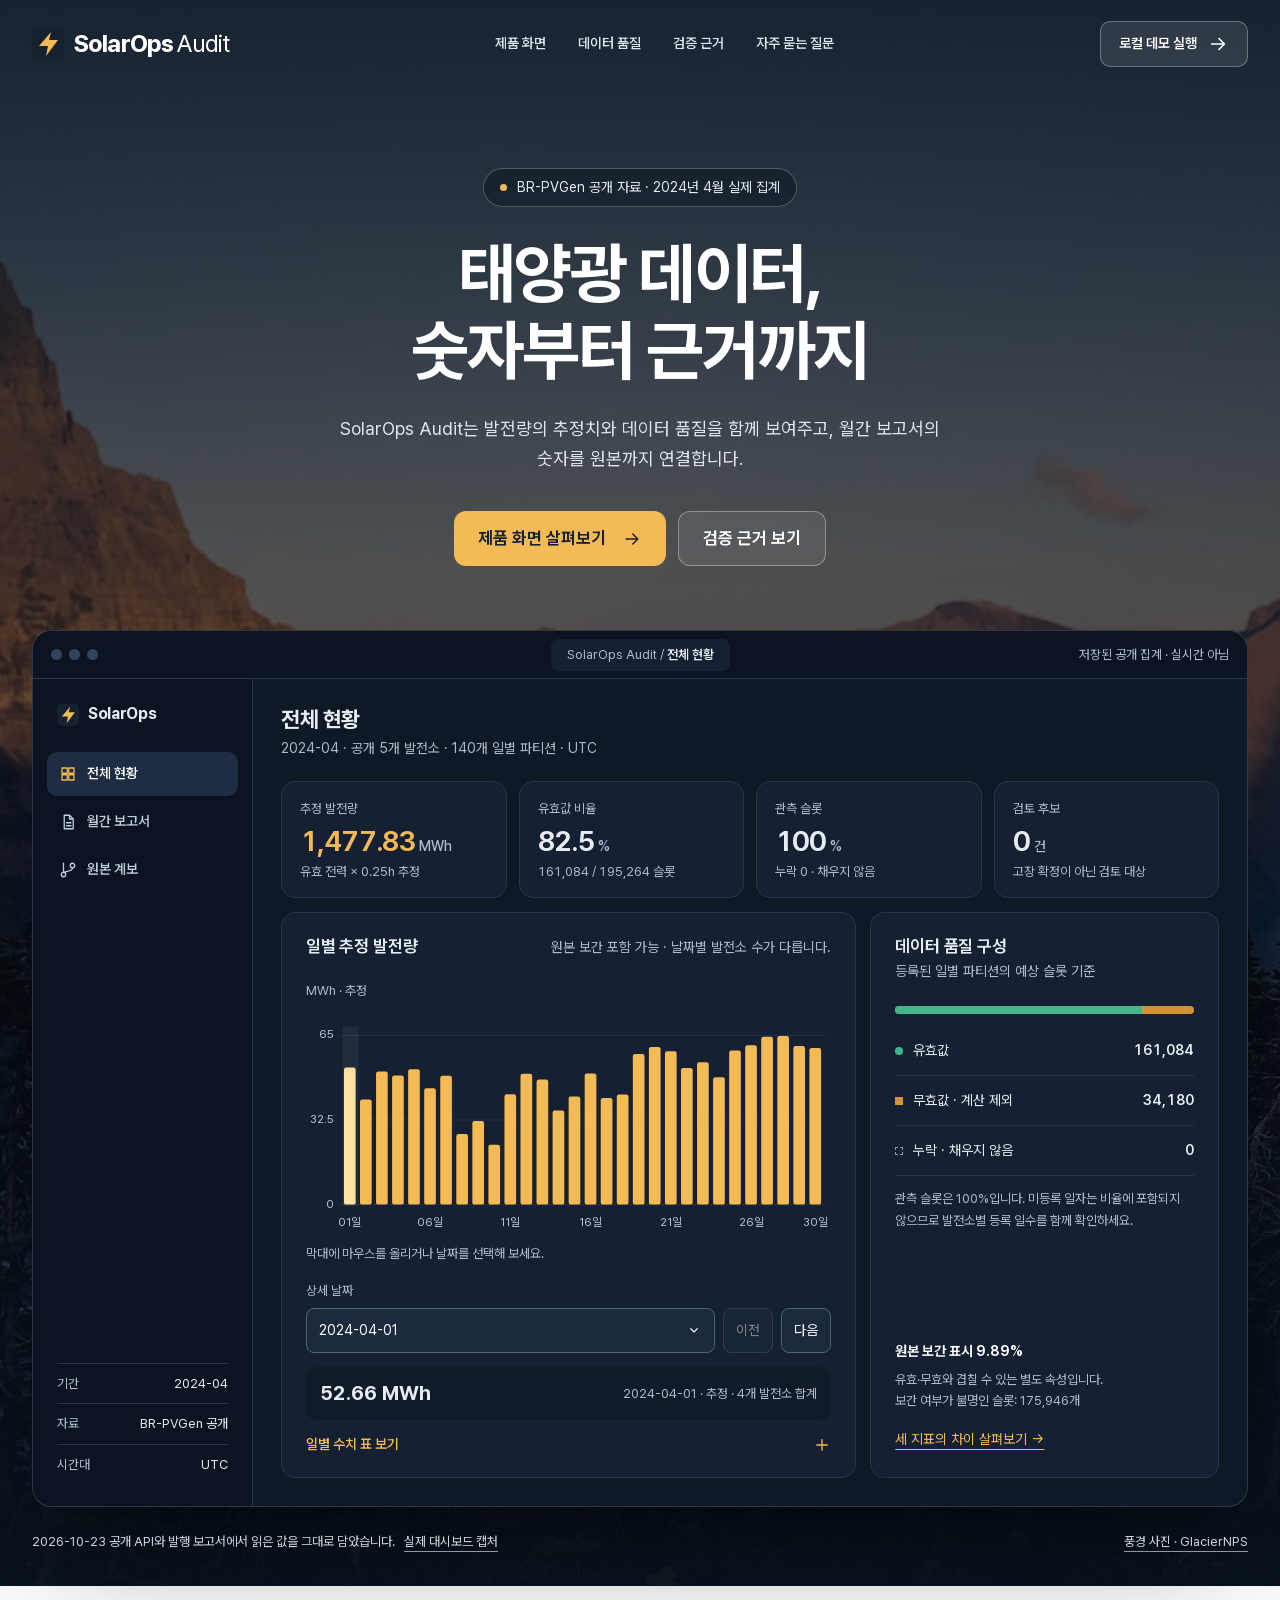
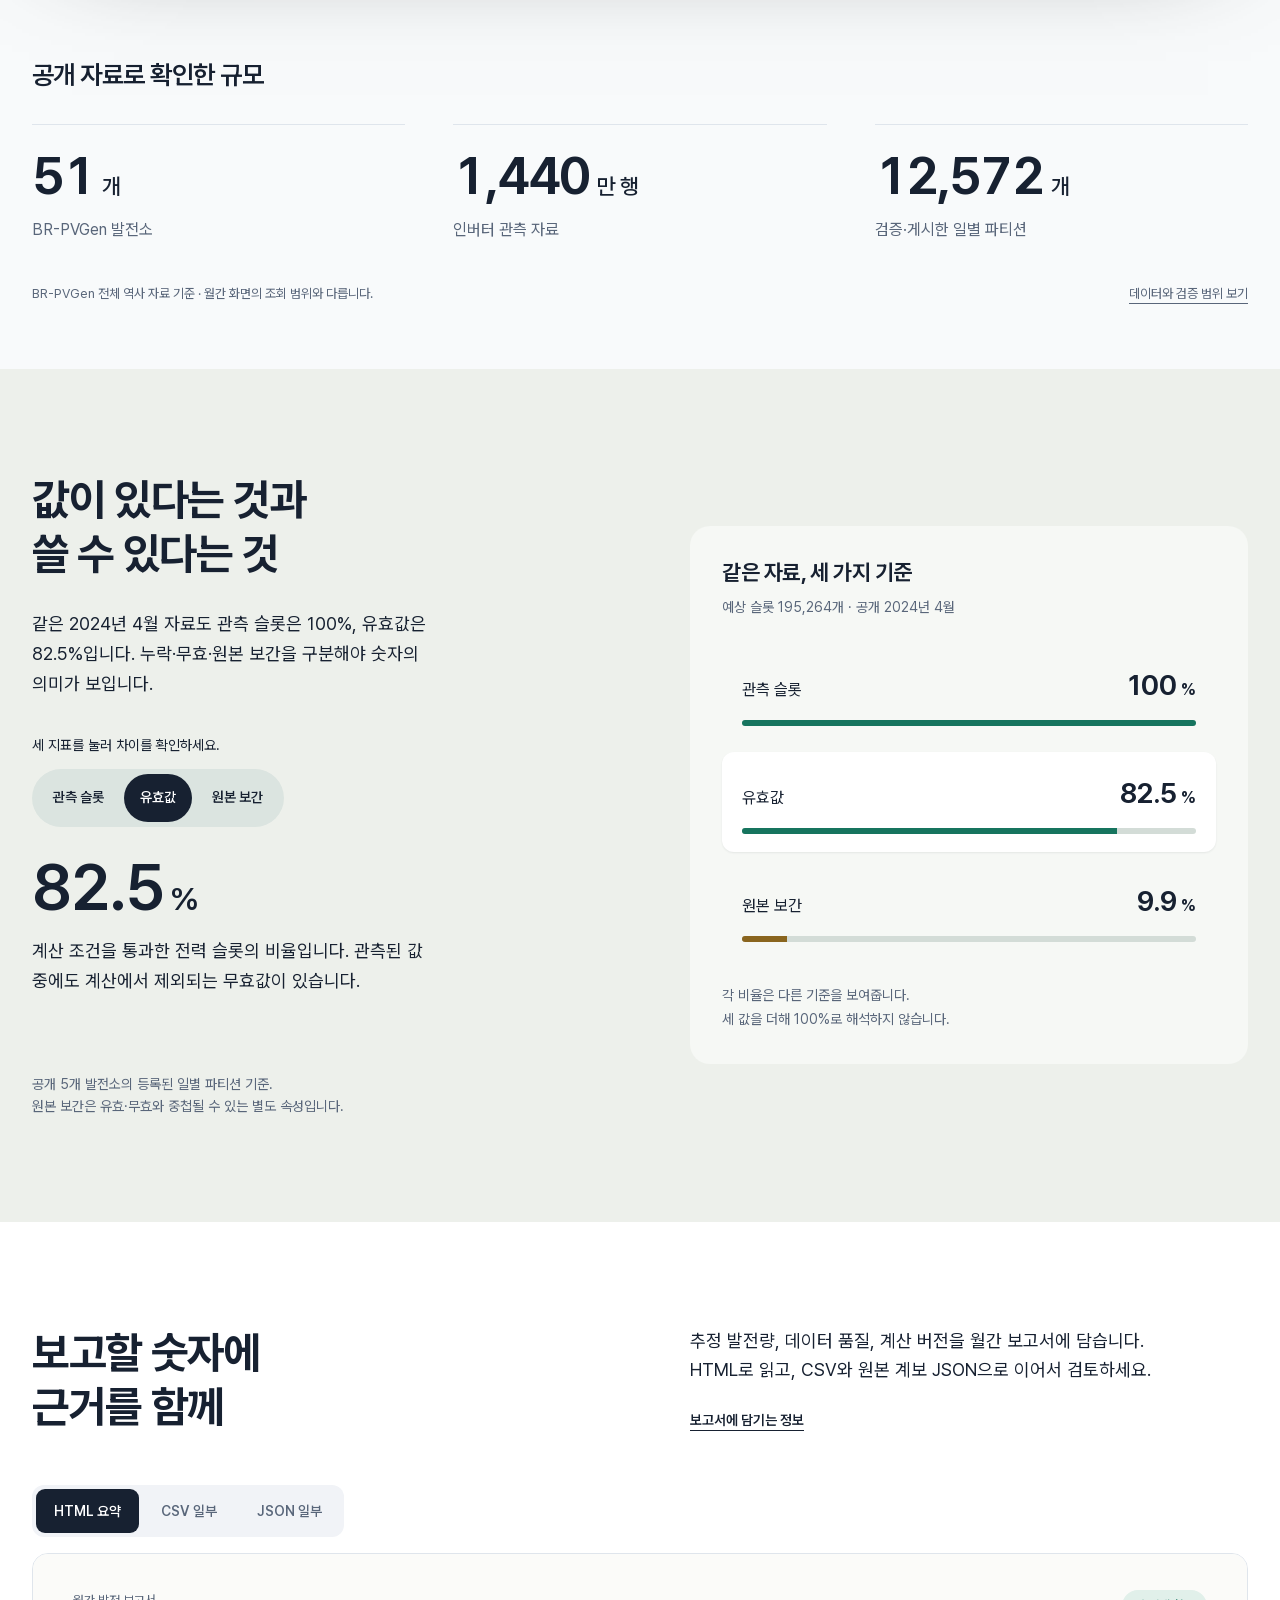
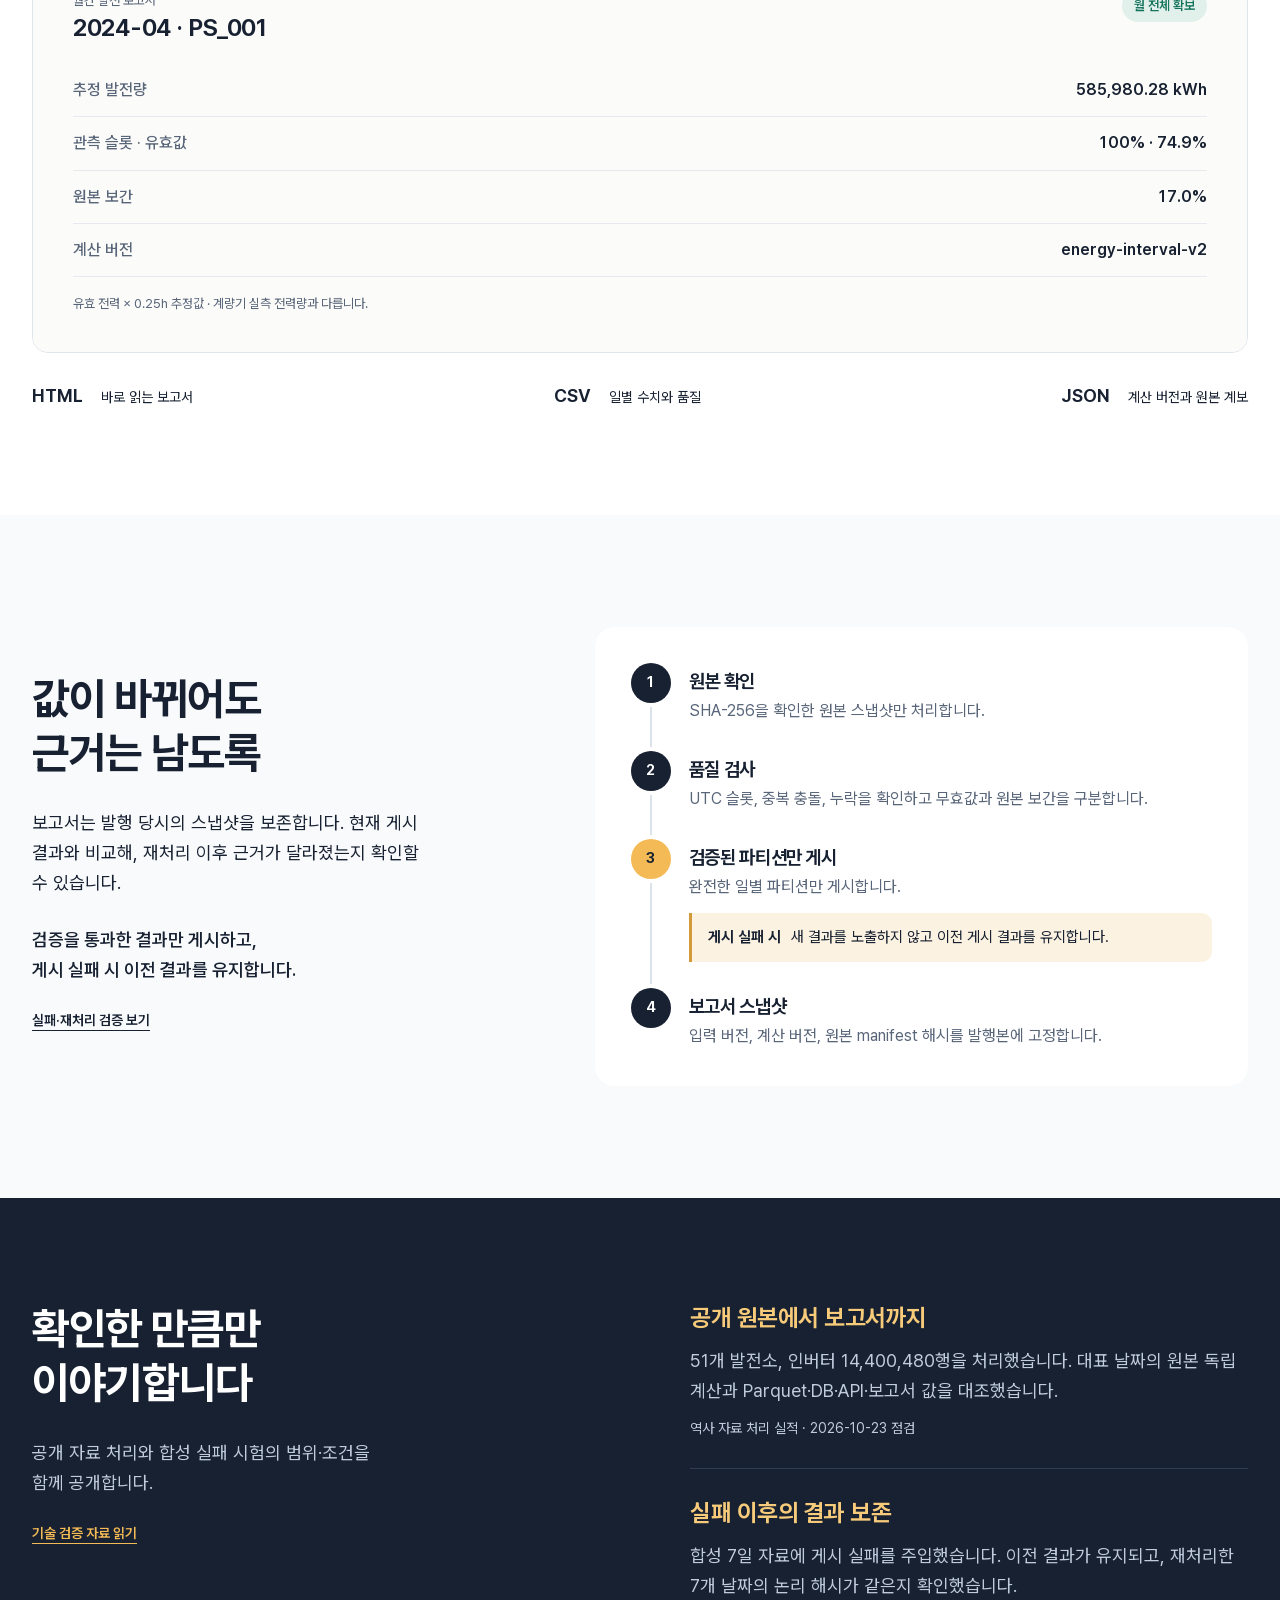
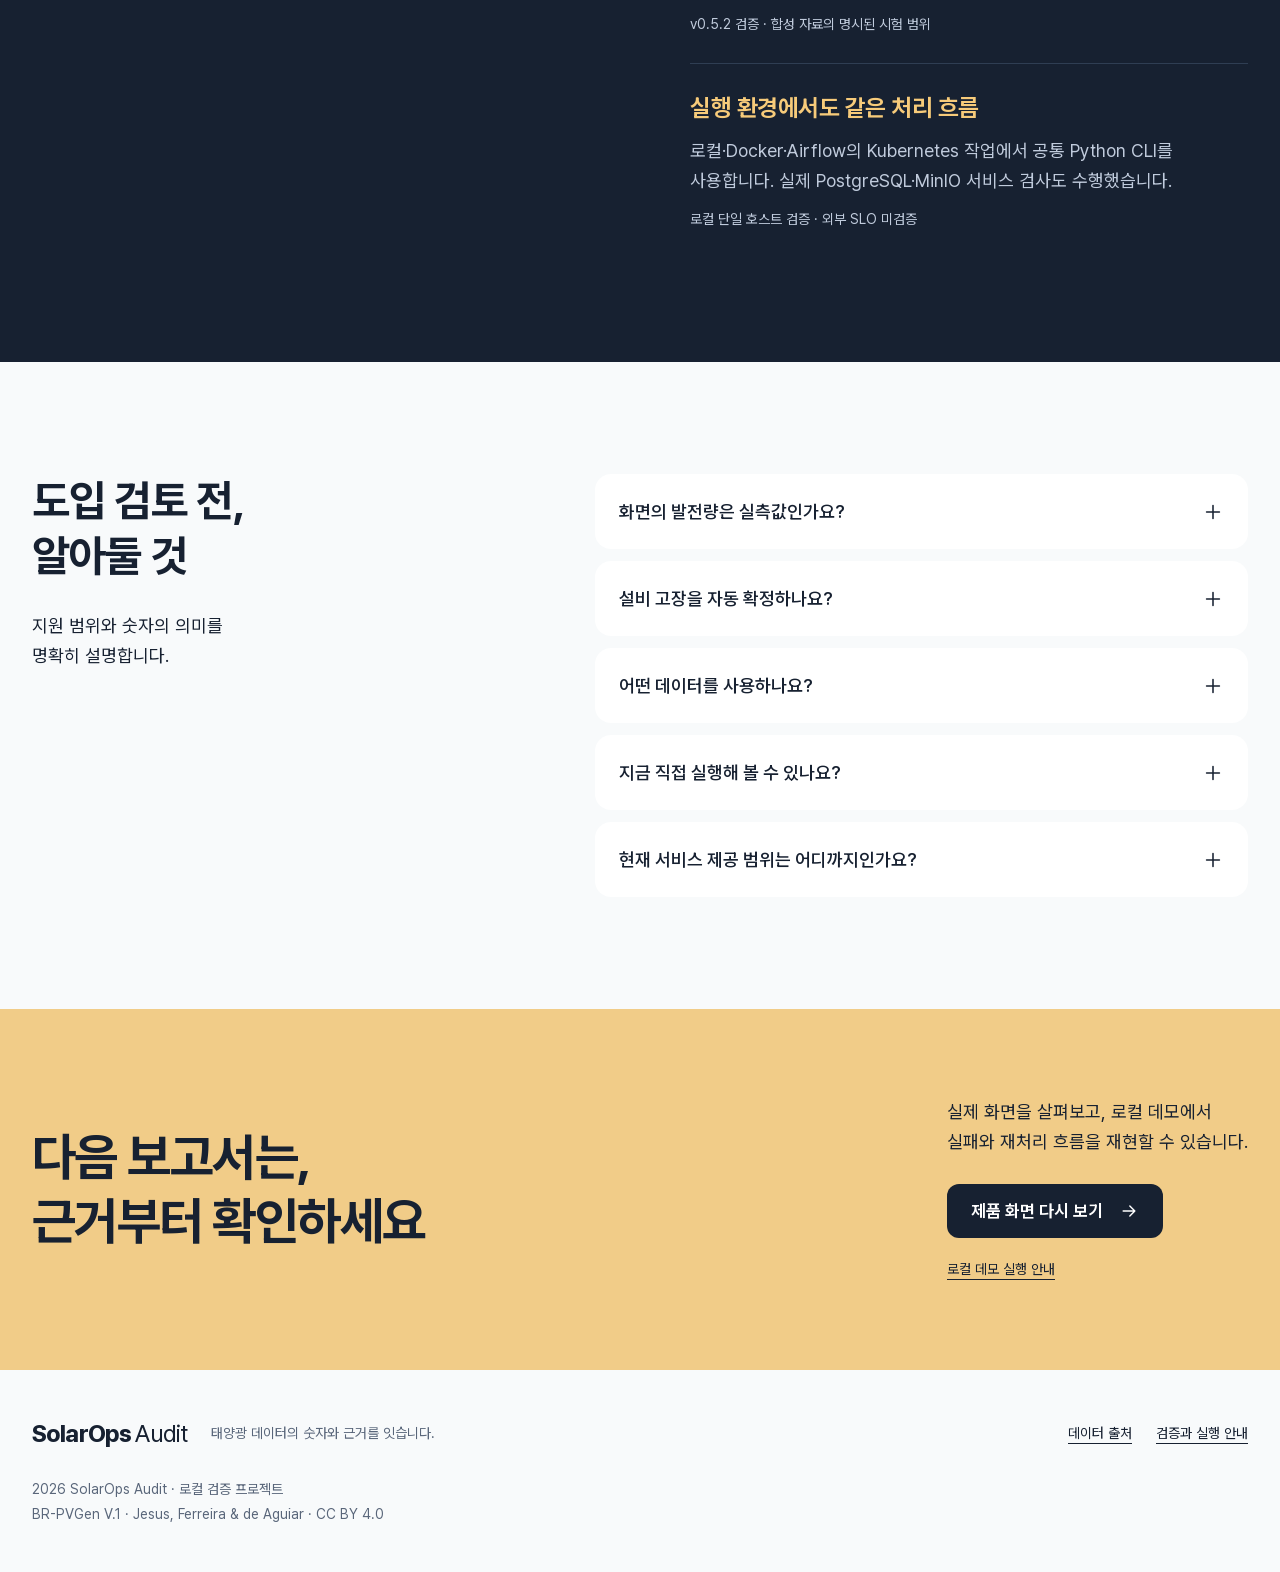
==== landing/index.html @ 41ce3d60 "feat(landing): add standalone landing page with in-hero product demo Static landing site (landing/) " ====
<!doctype html>
<html lang="ko">
  <head>
    <meta charset="utf-8" />
    <meta name="viewport" content="width=device-width, initial-scale=1" />
    <meta
      name="description"
      content="SolarOps Audit는 태양광 발전량의 추정치와 데이터 품질을 함께 보여주고, 월간 보고서의 숫자를 원본까지 연결합니다. 실제 제품 화면과 공개 자료 검증 근거를 살펴보세요."
    />
    <meta name="theme-color" content="#172131" />
    <title>SolarOps Audit — 태양광 데이터, 숫자부터 근거까지</title>
    <link rel="icon" href="assets/favicon.svg" type="image/svg+xml" />
    <link
      rel="preload"
      href="assets/fonts/PretendardLanding.woff2"
      as="font"
      type="font/woff2"
      crossorigin
    />
    <link rel="stylesheet" href="styles.css?v=6" />
    <script>
      document.documentElement.classList.add("js");
    </script>
    <script src="site.js?v=6" defer></script>
  </head>
  <body class="landing-page">
    <a class="skip" href="#main">본문으로 건너뛰기</a>
    <header class="site-header wrap">
      <a class="wordmark" href="./" aria-label="SolarOps Audit 처음으로"
        ><img src="assets/favicon.svg" width="32" height="32" alt="" /><span
          >SolarOps <span class="wordmark-suffix">Audit</span></span
        ></a
      >
      <nav aria-label="주 메뉴">
        <a href="#demo">제품 화면</a><a href="#workflow">데이터 품질</a
        ><a href="#evidence">검증 근거</a><a href="#faq">자주 묻는 질문</a>
      </nav>
      <a class="header-action" href="evidence.html#demo"
        >로컬 데모 실행
        <svg viewBox="0 0 24 24" aria-hidden="true">
          <path d="M5 12h14m-6-6 6 6-6 6" /></svg
      ></a>
    </header>
    <main id="main">
      <section class="hero" aria-labelledby="hero-title">
        <img
          class="landscape"
          src="assets/images/solar-landscape.webp"
          width="1920"
          height="1280"
          alt=""
          fetchpriority="high"
        />
        <div class="hero-head wrap">
          <p class="hero-badge"><i aria-hidden="true"></i>BR-PVGen 공개 자료 · 2024년 4월 실제 집계</p>
          <h1 id="hero-title">태양광 데이터,<br />숫자부터 근거까지</h1>
          <p class="lead">
            SolarOps Audit는 발전량의 추정치와 데이터 품질을 함께 보여주고,
            월간 보고서의 숫자를 원본까지 연결합니다.
          </p>
          <div class="hero-actions">
            <a class="button" href="#demo"
              >제품 화면 살펴보기 <svg viewBox="0 0 24 24" aria-hidden="true"><path d="M5 12h14m-6-6 6 6-6 6" /></svg></a
            ><a class="button button-ghost" href="evidence.html">검증 근거 보기</a>
          </div>
        </div>
        <div class="demo-stage wrap" id="demo">
          <div class="app-window" role="region" aria-label="SolarOps Audit 제품 화면 데모" data-ui>
            <div class="app-chrome">
              <span class="app-dots" aria-hidden="true"><i></i><i></i><i></i></span>
              <span class="app-address"
                >SolarOps Audit <span aria-hidden="true">/</span>
                <b id="app-crumb">전체 현황</b></span
              >
              <span class="app-source">저장된 공개 집계 · 실시간 아님</span>
            </div>
            <div class="app-body">
              <div class="app-sidebar">
                <p class="app-brand">
                  <img src="assets/favicon.svg" width="22" height="22" alt="" />SolarOps
                </p>
                <div class="app-nav" role="tablist" aria-label="데모 화면" aria-orientation="vertical">
                  <button type="button" role="tab" id="tab-overview" aria-controls="view-overview" aria-selected="true" tabindex="0" data-view-tab="overview" disabled><svg viewBox="0 0 24 24" aria-hidden="true"><path d="M4 4h7v7H4zM13 4h7v7h-7zM4 13h7v7H4zM13 13h7v7h-7z" /></svg><span>전체 현황</span></button><button type="button" role="tab" id="tab-report" aria-controls="view-report" aria-selected="false" tabindex="-1" data-view-tab="report" disabled><svg viewBox="0 0 24 24" aria-hidden="true"><path d="M7 3h7l5 5v13H7zM14 3v5h5M10 13h6M10 17h6" /></svg><span>월간 보고서</span></button><button type="button" role="tab" id="tab-lineage" aria-controls="view-lineage" aria-selected="false" tabindex="-1" data-view-tab="lineage" disabled><svg viewBox="0 0 24 24" aria-hidden="true"><path d="M6 3v12M6 15a3 3 0 1 0 0 6 3 3 0 0 0 0-6M18 3a3 3 0 1 0 0 6 3 3 0 0 0 0-6M18 9c0 5-6 4-12 6" /></svg><span>원본 계보</span></button>
                </div>
                <dl class="app-scope">
                  <div><dt>기간</dt><dd>2024-04</dd></div>
                  <div><dt>자료</dt><dd>BR-PVGen 공개</dd></div>
                  <div><dt>시간대</dt><dd>UTC</dd></div>
                </dl>
              </div>
              <div class="app-main">
                <div class="app-view" id="view-overview" role="tabpanel" aria-labelledby="tab-overview" data-active>
                  <header class="app-view-head">
                    <div>
                      <h2>전체 현황</h2>
                      <p class="preview-meta">2024-04 · 공개 5개 발전소 · 140개 일별 파티션 · UTC</p>
                    </div>
                  </header>
                  <dl class="kpi-row">
                    <div>
                      <dt>추정 발전량</dt>
                      <dd class="kpi-energy">1,477.83<small>MWh</small></dd>
                      <dd class="kpi-note">유효 전력 × 0.25h 추정</dd>
                    </div>
                    <div>
                      <dt>유효값 비율</dt>
                      <dd>82.5<small>%</small></dd>
                      <dd class="kpi-note">161,084 / 195,264 슬롯</dd>
                    </div>
                    <div>
                      <dt>관측 슬롯</dt>
                      <dd>100<small>%</small></dd>
                      <dd class="kpi-note">누락 0 · 채우지 않음</dd>
                    </div>
                    <div>
                      <dt>검토 후보</dt>
                      <dd>0<small>건</small></dd>
                      <dd class="kpi-note">고장 확정이 아닌 검토 대상</dd>
                    </div>
                  </dl>
                  <div class="app-grid">
                    <section class="app-panel trend-preview" aria-labelledby="trend-heading">
                      <div class="panel-head">
                        <h3 id="trend-heading">일별 추정 발전량</h3>
                        <p class="preview-meta">원본 보간 포함 가능 · 날짜별 발전소 수가 다릅니다.</p>
                      </div>
              <div class="chart-wrap">
                <span class="chart-unit">MWh · 추정</span
                ><svg
                  class="energy-chart"
                  viewBox="0 0 720 306"
                  role="group"
                  aria-label="2024년 4월 일별 추정 발전량. 막대를 선택하거나 아래 날짜를 선택하세요."
                >
                  <line class="chart-grid" x1="48" y1="32" x2="712" y2="32" />
                  <text class="chart-axis" x="38" y="36" text-anchor="end">
                    65
                  </text>
                  <line class="chart-grid" x1="48" y1="148" x2="712" y2="148" />
                  <text class="chart-axis" x="38" y="152" text-anchor="end">
                    32.5
                  </text>
                  <line class="chart-grid" x1="48" y1="264" x2="712" y2="264" />
                  <text class="chart-axis" x="38" y="268" text-anchor="end">
                    0
                  </text>
                  <g
                    class="chart-day"
                    role="button"
                    tabindex="0"
                    aria-label="2024-04-01 · 52.66 MWh · 4개 발전소"
                    aria-pressed="true"
                    data-day-index="0"
                  >
                    <rect
                      class="chart-hit"
                      x="50"
                      y="20"
                      width="22"
                      height="246"
                    />
                    <rect
                      class="chart-bar"
                      x="52"
                      y="76.027"
                      width="16"
                      height="187.973"
                      rx="3"
                    />
                  </g>
                  <text class="chart-axis" x="60" y="294" text-anchor="middle">
                    01일
                  </text>
                  <g
                    class="chart-day"
                    role="button"
                    tabindex="-1"
                    aria-label="2024-04-02 · 40.37 MWh · 4개 발전소"
                    aria-pressed="false"
                    data-day-index="1"
                  >
                    <rect
                      class="chart-hit"
                      x="72"
                      y="20"
                      width="22"
                      height="246"
                    />
                    <rect
                      class="chart-bar"
                      x="74"
                      y="119.927"
                      width="16"
                      height="144.073"
                      rx="3"
                    />
                  </g>
                  <g
                    class="chart-day"
                    role="button"
                    tabindex="-1"
                    aria-label="2024-04-03 · 51.10 MWh · 4개 발전소"
                    aria-pressed="false"
                    data-day-index="2"
                  >
                    <rect
                      class="chart-hit"
                      x="94"
                      y="20"
                      width="22"
                      height="246"
                    />
                    <rect
                      class="chart-bar"
                      x="96"
                      y="81.626"
                      width="16"
                      height="182.374"
                      rx="3"
                    />
                  </g>
                  <g
                    class="chart-day"
                    role="button"
                    tabindex="-1"
                    aria-label="2024-04-04 · 49.59 MWh · 4개 발전소"
                    aria-pressed="false"
                    data-day-index="3"
                  >
                    <rect
                      class="chart-hit"
                      x="116"
                      y="20"
                      width="22"
                      height="246"
                    />
                    <rect
                      class="chart-bar"
                      x="118"
                      y="87.001"
                      width="16"
                      height="176.999"
                      rx="3"
                    />
                  </g>
                  <g
                    class="chart-day"
                    role="button"
                    tabindex="-1"
                    aria-label="2024-04-05 · 52.02 MWh · 4개 발전소"
                    aria-pressed="false"
                    data-day-index="4"
                  >
                    <rect
                      class="chart-hit"
                      x="138"
                      y="20"
                      width="22"
                      height="246"
                    />
                    <rect
                      class="chart-bar"
                      x="140"
                      y="78.338"
                      width="16"
                      height="185.662"
                      rx="3"
                    />
                  </g>
                  <g
                    class="chart-day"
                    role="button"
                    tabindex="-1"
                    aria-label="2024-04-06 · 44.65 MWh · 4개 발전소"
                    aria-pressed="false"
                    data-day-index="5"
                  >
                    <rect
                      class="chart-hit"
                      x="160"
                      y="20"
                      width="22"
                      height="246"
                    />
                    <rect
                      class="chart-bar"
                      x="162"
                      y="104.619"
                      width="16"
                      height="159.381"
                      rx="3"
                    />
                  </g>
                  <text class="chart-axis" x="170" y="294" text-anchor="middle">
                    06일
                  </text>
                  <g
                    class="chart-day"
                    role="button"
                    tabindex="-1"
                    aria-label="2024-04-07 · 49.46 MWh · 4개 발전소"
                    aria-pressed="false"
                    data-day-index="6"
                  >
                    <rect
                      class="chart-hit"
                      x="182"
                      y="20"
                      width="22"
                      height="246"
                    />
                    <rect
                      class="chart-bar"
                      x="184"
                      y="87.465"
                      width="16"
                      height="176.535"
                      rx="3"
                    />
                  </g>
                  <g
                    class="chart-day"
                    role="button"
                    tabindex="-1"
                    aria-label="2024-04-08 · 27.11 MWh · 4개 발전소"
                    aria-pressed="false"
                    data-day-index="7"
                  >
                    <rect
                      class="chart-hit"
                      x="204"
                      y="20"
                      width="22"
                      height="246"
                    />
                    <rect
                      class="chart-bar"
                      x="206"
                      y="167.222"
                      width="16"
                      height="96.778"
                      rx="3"
                    />
                  </g>
                  <g
                    class="chart-day"
                    role="button"
                    tabindex="-1"
                    aria-label="2024-04-09 · 32.09 MWh · 4개 발전소"
                    aria-pressed="false"
                    data-day-index="8"
                  >
                    <rect
                      class="chart-hit"
                      x="226"
                      y="20"
                      width="22"
                      height="246"
                    />
                    <rect
                      class="chart-bar"
                      x="228"
                      y="149.446"
                      width="16"
                      height="114.554"
                      rx="3"
                    />
                  </g>
                  <g
                    class="chart-day"
                    role="button"
                    tabindex="-1"
                    aria-label="2024-04-10 · 22.95 MWh · 4개 발전소"
                    aria-pressed="false"
                    data-day-index="9"
                  >
                    <rect
                      class="chart-hit"
                      x="248"
                      y="20"
                      width="22"
                      height="246"
                    />
                    <rect
                      class="chart-bar"
                      x="250"
                      y="182.095"
                      width="16"
                      height="81.905"
                      rx="3"
                    />
                  </g>
                  <g
                    class="chart-day"
                    role="button"
                    tabindex="-1"
                    aria-label="2024-04-11 · 42.39 MWh · 5개 발전소"
                    aria-pressed="false"
                    data-day-index="10"
                  >
                    <rect
                      class="chart-hit"
                      x="270"
                      y="20"
                      width="22"
                      height="246"
                    />
                    <rect
                      class="chart-bar"
                      x="272"
                      y="112.696"
                      width="16"
                      height="151.304"
                      rx="3"
                    />
                  </g>
                  <text class="chart-axis" x="280" y="294" text-anchor="middle">
                    11일
                  </text>
                  <g
                    class="chart-day"
                    role="button"
                    tabindex="-1"
                    aria-label="2024-04-12 · 50.23 MWh · 5개 발전소"
                    aria-pressed="false"
                    data-day-index="11"
                  >
                    <rect
                      class="chart-hit"
                      x="292"
                      y="20"
                      width="22"
                      height="246"
                    />
                    <rect
                      class="chart-bar"
                      x="294"
                      y="84.709"
                      width="16"
                      height="179.291"
                      rx="3"
                    />
                  </g>
                  <g
                    class="chart-day"
                    role="button"
                    tabindex="-1"
                    aria-label="2024-04-13 · 48.05 MWh · 5개 발전소"
                    aria-pressed="false"
                    data-day-index="12"
                  >
                    <rect
                      class="chart-hit"
                      x="314"
                      y="20"
                      width="22"
                      height="246"
                    />
                    <rect
                      class="chart-bar"
                      x="316"
                      y="92.513"
                      width="16"
                      height="171.487"
                      rx="3"
                    />
                  </g>
                  <g
                    class="chart-day"
                    role="button"
                    tabindex="-1"
                    aria-label="2024-04-14 · 36.14 MWh · 5개 발전소"
                    aria-pressed="false"
                    data-day-index="13"
                  >
                    <rect
                      class="chart-hit"
                      x="336"
                      y="20"
                      width="22"
                      height="246"
                    />
                    <rect
                      class="chart-bar"
                      x="338"
                      y="134.992"
                      width="16"
                      height="129.008"
                      rx="3"
                    />
                  </g>
                  <g
                    class="chart-day"
                    role="button"
                    tabindex="-1"
                    aria-label="2024-04-15 · 41.51 MWh · 5개 발전소"
                    aria-pressed="false"
                    data-day-index="14"
                  >
                    <rect
                      class="chart-hit"
                      x="358"
                      y="20"
                      width="22"
                      height="246"
                    />
                    <rect
                      class="chart-bar"
                      x="360"
                      y="115.826"
                      width="16"
                      height="148.174"
                      rx="3"
                    />
                  </g>
                  <g
                    class="chart-day"
                    role="button"
                    tabindex="-1"
                    aria-label="2024-04-16 · 50.38 MWh · 5개 발전소"
                    aria-pressed="false"
                    data-day-index="15"
                  >
                    <rect
                      class="chart-hit"
                      x="380"
                      y="20"
                      width="22"
                      height="246"
                    />
                    <rect
                      class="chart-bar"
                      x="382"
                      y="84.196"
                      width="16"
                      height="179.804"
                      rx="3"
                    />
                  </g>
                  <text class="chart-axis" x="390" y="294" text-anchor="middle">
                    16일
                  </text>
                  <g
                    class="chart-day"
                    role="button"
                    tabindex="-1"
                    aria-label="2024-04-17 · 40.92 MWh · 5개 발전소"
                    aria-pressed="false"
                    data-day-index="16"
                  >
                    <rect
                      class="chart-hit"
                      x="402"
                      y="20"
                      width="22"
                      height="246"
                    />
                    <rect
                      class="chart-bar"
                      x="404"
                      y="117.956"
                      width="16"
                      height="146.044"
                      rx="3"
                    />
                  </g>
                  <g
                    class="chart-day"
                    role="button"
                    tabindex="-1"
                    aria-label="2024-04-18 · 42.29 MWh · 5개 발전소"
                    aria-pressed="false"
                    data-day-index="17"
                  >
                    <rect
                      class="chart-hit"
                      x="424"
                      y="20"
                      width="22"
                      height="246"
                    />
                    <rect
                      class="chart-bar"
                      x="426"
                      y="113.067"
                      width="16"
                      height="150.933"
                      rx="3"
                    />
                  </g>
                  <g
                    class="chart-day"
                    role="button"
                    tabindex="-1"
                    aria-label="2024-04-19 · 57.80 MWh · 5개 발전소"
                    aria-pressed="false"
                    data-day-index="18"
                  >
                    <rect
                      class="chart-hit"
                      x="446"
                      y="20"
                      width="22"
                      height="246"
                    />
                    <rect
                      class="chart-bar"
                      x="448"
                      y="57.695"
                      width="16"
                      height="206.305"
                      rx="3"
                    />
                  </g>
                  <g
                    class="chart-day"
                    role="button"
                    tabindex="-1"
                    aria-label="2024-04-20 · 60.49 MWh · 5개 발전소"
                    aria-pressed="false"
                    data-day-index="19"
                  >
                    <rect
                      class="chart-hit"
                      x="468"
                      y="20"
                      width="22"
                      height="246"
                    />
                    <rect
                      class="chart-bar"
                      x="470"
                      y="48.081"
                      width="16"
                      height="215.919"
                      rx="3"
                    />
                  </g>
                  <g
                    class="chart-day"
                    role="button"
                    tabindex="-1"
                    aria-label="2024-04-21 · 58.91 MWh · 5개 발전소"
                    aria-pressed="false"
                    data-day-index="20"
                  >
                    <rect
                      class="chart-hit"
                      x="490"
                      y="20"
                      width="22"
                      height="246"
                    />
                    <rect
                      class="chart-bar"
                      x="492"
                      y="53.752"
                      width="16"
                      height="210.248"
                      rx="3"
                    />
                  </g>
                  <text class="chart-axis" x="500" y="294" text-anchor="middle">
                    21일
                  </text>
                  <g
                    class="chart-day"
                    role="button"
                    tabindex="-1"
                    aria-label="2024-04-22 · 52.47 MWh · 5개 발전소"
                    aria-pressed="false"
                    data-day-index="21"
                  >
                    <rect
                      class="chart-hit"
                      x="512"
                      y="20"
                      width="22"
                      height="246"
                    />
                    <rect
                      class="chart-bar"
                      x="514"
                      y="76.706"
                      width="16"
                      height="187.294"
                      rx="3"
                    />
                  </g>
                  <g
                    class="chart-day"
                    role="button"
                    tabindex="-1"
                    aria-label="2024-04-23 · 54.71 MWh · 5개 발전소"
                    aria-pressed="false"
                    data-day-index="22"
                  >
                    <rect
                      class="chart-hit"
                      x="534"
                      y="20"
                      width="22"
                      height="246"
                    />
                    <rect
                      class="chart-bar"
                      x="536"
                      y="68.726"
                      width="16"
                      height="195.274"
                      rx="3"
                    />
                  </g>
                  <g
                    class="chart-day"
                    role="button"
                    tabindex="-1"
                    aria-label="2024-04-24 · 48.87 MWh · 5개 발전소"
                    aria-pressed="false"
                    data-day-index="23"
                  >
                    <rect
                      class="chart-hit"
                      x="556"
                      y="20"
                      width="22"
                      height="246"
                    />
                    <rect
                      class="chart-bar"
                      x="558"
                      y="89.573"
                      width="16"
                      height="174.427"
                      rx="3"
                    />
                  </g>
                  <g
                    class="chart-day"
                    role="button"
                    tabindex="-1"
                    aria-label="2024-04-25 · 59.17 MWh · 5개 발전소"
                    aria-pressed="false"
                    data-day-index="24"
                  >
                    <rect
                      class="chart-hit"
                      x="578"
                      y="20"
                      width="22"
                      height="246"
                    />
                    <rect
                      class="chart-bar"
                      x="580"
                      y="52.802"
                      width="16"
                      height="211.198"
                      rx="3"
                    />
                  </g>
                  <g
                    class="chart-day"
                    role="button"
                    tabindex="-1"
                    aria-label="2024-04-26 · 61.15 MWh · 5개 발전소"
                    aria-pressed="false"
                    data-day-index="25"
                  >
                    <rect
                      class="chart-hit"
                      x="600"
                      y="20"
                      width="22"
                      height="246"
                    />
                    <rect
                      class="chart-bar"
                      x="602"
                      y="45.725"
                      width="16"
                      height="218.275"
                      rx="3"
                    />
                  </g>
                  <text class="chart-axis" x="610" y="294" text-anchor="middle">
                    26일
                  </text>
                  <g
                    class="chart-day"
                    role="button"
                    tabindex="-1"
                    aria-label="2024-04-27 · 64.51 MWh · 5개 발전소"
                    aria-pressed="false"
                    data-day-index="26"
                  >
                    <rect
                      class="chart-hit"
                      x="622"
                      y="20"
                      width="22"
                      height="246"
                    />
                    <rect
                      class="chart-bar"
                      x="624"
                      y="33.760"
                      width="16"
                      height="230.240"
                      rx="3"
                    />
                  </g>
                  <g
                    class="chart-day"
                    role="button"
                    tabindex="-1"
                    aria-label="2024-04-28 · 64.77 MWh · 5개 발전소"
                    aria-pressed="false"
                    data-day-index="27"
                  >
                    <rect
                      class="chart-hit"
                      x="644"
                      y="20"
                      width="22"
                      height="246"
                    />
                    <rect
                      class="chart-bar"
                      x="646"
                      y="32.830"
                      width="16"
                      height="231.170"
                      rx="3"
                    />
                  </g>
                  <g
                    class="chart-day"
                    role="button"
                    tabindex="-1"
                    aria-label="2024-04-29 · 60.92 MWh · 5개 발전소"
                    aria-pressed="false"
                    data-day-index="28"
                  >
                    <rect
                      class="chart-hit"
                      x="666"
                      y="20"
                      width="22"
                      height="246"
                    />
                    <rect
                      class="chart-bar"
                      x="668"
                      y="46.552"
                      width="16"
                      height="217.448"
                      rx="3"
                    />
                  </g>
                  <g
                    class="chart-day"
                    role="button"
                    tabindex="-1"
                    aria-label="2024-04-30 · 60.13 MWh · 5개 발전소"
                    aria-pressed="false"
                    data-day-index="29"
                  >
                    <rect
                      class="chart-hit"
                      x="688"
                      y="20"
                      width="22"
                      height="246"
                    />
                    <rect
                      class="chart-bar"
                      x="690"
                      y="49.365"
                      width="16"
                      height="214.635"
                      rx="3"
                    />
                  </g>
                  <text class="chart-axis" x="698" y="294" text-anchor="middle">
                    30일
                  </text>
                </svg>
                <div class="chart-tooltip" id="chart-tooltip" hidden></div>
              </div>
              <p class="chart-instruction">
                막대에 마우스를 올리거나 날짜를 선택해 보세요.
              </p>
              <div class="day-controls">
                <span class="day-control-label">상세 날짜</span>
                <div>
                  <div class="day-picker">
                    <button
                      type="button"
                      id="day-trigger"
                      aria-label="상세 날짜 선택"
                      aria-haspopup="listbox"
                      aria-expanded="false"
                      aria-controls="day-options"
                      data-index="0"
                      disabled
                    >
                      <span>2024-04-01</span
                      ><svg viewBox="0 0 24 24" aria-hidden="true">
                        <path d="m7 10 5 5 5-5" />
                      </svg>
                    </button>
                    <div
                      id="day-options"
                      role="listbox"
                      aria-label="상세 날짜"
                      hidden
                    >
                      <button
                        type="button"
                        role="option"
                        aria-selected="true"
                        tabindex="0"
                        data-date-option="0"
                      >
                        2024-04-01</button
                      ><button
                        type="button"
                        role="option"
                        aria-selected="false"
                        tabindex="-1"
                        data-date-option="1"
                      >
                        2024-04-02</button
                      ><button
                        type="button"
                        role="option"
                        aria-selected="false"
                        tabindex="-1"
                        data-date-option="2"
                      >
                        2024-04-03</button
                      ><button
                        type="button"
                        role="option"
                        aria-selected="false"
                        tabindex="-1"
                        data-date-option="3"
                      >
                        2024-04-04</button
                      ><button
                        type="button"
                        role="option"
                        aria-selected="false"
                        tabindex="-1"
                        data-date-option="4"
                      >
                        2024-04-05</button
                      ><button
                        type="button"
                        role="option"
                        aria-selected="false"
                        tabindex="-1"
                        data-date-option="5"
                      >
                        2024-04-06</button
                      ><button
                        type="button"
                        role="option"
                        aria-selected="false"
                        tabindex="-1"
                        data-date-option="6"
                      >
                        2024-04-07</button
                      ><button
                        type="button"
                        role="option"
                        aria-selected="false"
                        tabindex="-1"
                        data-date-option="7"
                      >
                        2024-04-08</button
                      ><button
                        type="button"
                        role="option"
                        aria-selected="false"
                        tabindex="-1"
                        data-date-option="8"
                      >
                        2024-04-09</button
                      ><button
                        type="button"
                        role="option"
                        aria-selected="false"
                        tabindex="-1"
                        data-date-option="9"
                      >
                        2024-04-10</button
                      ><button
                        type="button"
                        role="option"
                        aria-selected="false"
                        tabindex="-1"
                        data-date-option="10"
                      >
                        2024-04-11</button
                      ><button
                        type="button"
                        role="option"
                        aria-selected="false"
                        tabindex="-1"
                        data-date-option="11"
                      >
                        2024-04-12</button
                      ><button
                        type="button"
                        role="option"
                        aria-selected="false"
                        tabindex="-1"
                        data-date-option="12"
                      >
                        2024-04-13</button
                      ><button
                        type="button"
                        role="option"
                        aria-selected="false"
                        tabindex="-1"
                        data-date-option="13"
                      >
                        2024-04-14</button
                      ><button
                        type="button"
                        role="option"
                        aria-selected="false"
                        tabindex="-1"
                        data-date-option="14"
                      >
                        2024-04-15</button
                      ><button
                        type="button"
                        role="option"
                        aria-selected="false"
                        tabindex="-1"
                        data-date-option="15"
                      >
                        2024-04-16</button
                      ><button
                        type="button"
                        role="option"
                        aria-selected="false"
                        tabindex="-1"
                        data-date-option="16"
                      >
                        2024-04-17</button
                      ><button
                        type="button"
                        role="option"
                        aria-selected="false"
                        tabindex="-1"
                        data-date-option="17"
                      >
                        2024-04-18</button
                      ><button
                        type="button"
                        role="option"
                        aria-selected="false"
                        tabindex="-1"
                        data-date-option="18"
                      >
                        2024-04-19</button
                      ><button
                        type="button"
                        role="option"
                        aria-selected="false"
                        tabindex="-1"
                        data-date-option="19"
                      >
                        2024-04-20</button
                      ><button
                        type="button"
                        role="option"
                        aria-selected="false"
                        tabindex="-1"
                        data-date-option="20"
                      >
                        2024-04-21</button
                      ><button
                        type="button"
                        role="option"
                        aria-selected="false"
                        tabindex="-1"
                        data-date-option="21"
                      >
                        2024-04-22</button
                      ><button
                        type="button"
                        role="option"
                        aria-selected="false"
                        tabindex="-1"
                        data-date-option="22"
                      >
                        2024-04-23</button
                      ><button
                        type="button"
                        role="option"
                        aria-selected="false"
                        tabindex="-1"
                        data-date-option="23"
                      >
                        2024-04-24</button
                      ><button
                        type="button"
                        role="option"
                        aria-selected="false"
                        tabindex="-1"
                        data-date-option="24"
                      >
                        2024-04-25</button
                      ><button
                        type="button"
                        role="option"
                        aria-selected="false"
                        tabindex="-1"
                        data-date-option="25"
                      >
                        2024-04-26</button
                      ><button
                        type="button"
                        role="option"
                        aria-selected="false"
                        tabindex="-1"
                        data-date-option="26"
                      >
                        2024-04-27</button
                      ><button
                        type="button"
                        role="option"
                        aria-selected="false"
                        tabindex="-1"
                        data-date-option="27"
                      >
                        2024-04-28</button
                      ><button
                        type="button"
                        role="option"
                        aria-selected="false"
                        tabindex="-1"
                        data-date-option="28"
                      >
                        2024-04-29</button
                      ><button
                        type="button"
                        role="option"
                        aria-selected="false"
                        tabindex="-1"
                        data-date-option="29"
                      >
                        2024-04-30
                      </button>
                    </div>
                  </div>
                  <button
                    type="button"
                    id="day-prev"
                    aria-label="이전 날짜"
                    disabled
                  >
                    이전</button
                  ><button
                    type="button"
                    id="day-next"
                    aria-label="다음 날짜"
                    disabled
                  >
                    다음
                  </button>
                </div>
              </div>
              <div class="day-result" aria-live="polite" aria-atomic="true">
                <strong id="day-energy">52.66 MWh</strong
                ><span id="day-description"
                  >2024-04-01 · 추정 · 4개 발전소 합계</span
                >
              </div>
              <details class="data-details">
                <summary>
                  일별 수치 표 보기<svg viewBox="0 0 24 24" aria-hidden="true">
                    <path d="M5 12h14m-7-7v14" />
                  </svg>
                </summary>
                <div
                  class="preview-table-scroll"
                  tabindex="0"
                  role="region"
                  aria-label="일별 발전량 표"
                >
                  <table>
                    <thead>
                      <tr>
                        <th>날짜 (UTC)</th>
                        <th>추정 kWh</th>
                        <th>발전소</th>
                      </tr>
                    </thead>
                    <tbody>
                      <tr>
                        <th scope="row">2024-04-01</th>
                        <td>52,664.910</td>
                        <td>4</td>
                      </tr>
                      <tr>
                        <th scope="row">2024-04-02</th>
                        <td>40,365.149</td>
                        <td>4</td>
                      </tr>
                      <tr>
                        <th scope="row">2024-04-03</th>
                        <td>51,096.119</td>
                        <td>4</td>
                      </tr>
                      <tr>
                        <th scope="row">2024-04-04</th>
                        <td>49,590.298</td>
                        <td>4</td>
                      </tr>
                      <tr>
                        <th scope="row">2024-04-05</th>
                        <td>52,017.453</td>
                        <td>4</td>
                      </tr>
                      <tr>
                        <th scope="row">2024-04-06</th>
                        <td>44,654.185</td>
                        <td>4</td>
                      </tr>
                      <tr>
                        <th scope="row">2024-04-07</th>
                        <td>49,460.263</td>
                        <td>4</td>
                      </tr>
                      <tr>
                        <th scope="row">2024-04-08</th>
                        <td>27,114.619</td>
                        <td>4</td>
                      </tr>
                      <tr>
                        <th scope="row">2024-04-09</th>
                        <td>32,094.750</td>
                        <td>4</td>
                      </tr>
                      <tr>
                        <th scope="row">2024-04-10</th>
                        <td>22,947.560</td>
                        <td>4</td>
                      </tr>
                      <tr>
                        <th scope="row">2024-04-11</th>
                        <td>42,391.286</td>
                        <td>5</td>
                      </tr>
                      <tr>
                        <th scope="row">2024-04-12</th>
                        <td>50,232.515</td>
                        <td>5</td>
                      </tr>
                      <tr>
                        <th scope="row">2024-04-13</th>
                        <td>48,045.987</td>
                        <td>5</td>
                      </tr>
                      <tr>
                        <th scope="row">2024-04-14</th>
                        <td>36,144.501</td>
                        <td>5</td>
                      </tr>
                      <tr>
                        <th scope="row">2024-04-15</th>
                        <td>41,514.128</td>
                        <td>5</td>
                      </tr>
                      <tr>
                        <th scope="row">2024-04-16</th>
                        <td>50,376.172</td>
                        <td>5</td>
                      </tr>
                      <tr>
                        <th scope="row">2024-04-17</th>
                        <td>40,917.479</td>
                        <td>5</td>
                      </tr>
                      <tr>
                        <th scope="row">2024-04-18</th>
                        <td>42,287.187</td>
                        <td>5</td>
                      </tr>
                      <tr>
                        <th scope="row">2024-04-19</th>
                        <td>57,800.980</td>
                        <td>5</td>
                      </tr>
                      <tr>
                        <th scope="row">2024-04-20</th>
                        <td>60,494.605</td>
                        <td>5</td>
                      </tr>
                      <tr>
                        <th scope="row">2024-04-21</th>
                        <td>58,905.662</td>
                        <td>5</td>
                      </tr>
                      <tr>
                        <th scope="row">2024-04-22</th>
                        <td>52,474.541</td>
                        <td>5</td>
                      </tr>
                      <tr>
                        <th scope="row">2024-04-23</th>
                        <td>54,710.464</td>
                        <td>5</td>
                      </tr>
                      <tr>
                        <th scope="row">2024-04-24</th>
                        <td>48,869.734</td>
                        <td>5</td>
                      </tr>
                      <tr>
                        <th scope="row">2024-04-25</th>
                        <td>59,171.736</td>
                        <td>5</td>
                      </tr>
                      <tr>
                        <th scope="row">2024-04-26</th>
                        <td>61,154.576</td>
                        <td>5</td>
                      </tr>
                      <tr>
                        <th scope="row">2024-04-27</th>
                        <td>64,506.958</td>
                        <td>5</td>
                      </tr>
                      <tr>
                        <th scope="row">2024-04-28</th>
                        <td>64,767.348</td>
                        <td>5</td>
                      </tr>
                      <tr>
                        <th scope="row">2024-04-29</th>
                        <td>60,922.841</td>
                        <td>5</td>
                      </tr>
                      <tr>
                        <th scope="row">2024-04-30</th>
                        <td>60,134.838</td>
                        <td>5</td>
                      </tr>
                    </tbody>
                  </table>
                </div>
              </details>
                    </section>
                    <section class="app-panel quality-preview" aria-labelledby="overview-quality-title">
                      <h3 id="overview-quality-title">데이터 품질 구성</h3>
                      <p class="preview-meta">등록된 일별 파티션의 예상 슬롯 기준</p>
              <div
                class="quality-track"
                role="img"
                aria-label="유효 82.5%, 무효 17.5%, 누락 0%"
              >
                <span></span>
              </div>
              <dl class="quality-rows">
                <div>
                  <dt><i class="valid-dot"></i>유효값</dt>
                  <dd>161,084</dd>
                </div>
                <div>
                  <dt><i class="invalid-dot"></i>무효값 · 계산 제외</dt>
                  <dd>34,180</dd>
                </div>
                <div>
                  <dt><i class="missing-dot"></i>누락 · 채우지 않음</dt>
                  <dd>0</dd>
                </div>
              </dl>
              <p class="preview-meta">
                관측 슬롯은 100%입니다. 미등록 일자는 비율에 포함되지 않으므로
                발전소별 등록 일수를 함께 확인하세요.
              </p>
              <div class="quality-footnote">
                <strong>원본 보간 표시 9.89%</strong>
                <p>
                  유효·무효와 겹칠 수 있는 별도 속성입니다.<br />보간 여부가
                  불명인 슬롯: 175,946개
                </p>
                <a href="#workflow">세 지표의 차이 살펴보기 →</a>
              </div>
                    </section>
                  </div>
                </div>
                <div class="app-view" id="view-report" role="tabpanel" aria-labelledby="tab-report">
                  <header class="app-view-head">
                    <div>
                      <h2>2024-04 · PS_001</h2>
                      <p class="preview-meta">월간 보고서 · 1개 발전소 · 30개 일별 파티션 · UTC</p>
                    </div>
                    <p class="app-chip"><svg class="status-check" viewBox="0 0 24 24" aria-hidden="true"><path d="m5 12 4 4 10-10" /></svg>월 전체 파티션 확보</p>
                  </header>
                  <div class="report-view-grid">
                    <section class="app-panel report-energy" aria-labelledby="report-energy-title">
                      <div class="preview-energy-label">
                        <h3 id="report-energy-title">추정 발전량</h3>
                        <div class="unit-switch" role="group" aria-label="발전량 단위">
                          <button type="button" data-unit="kwh" aria-pressed="true" disabled>kWh</button
                          ><button type="button" data-unit="mwh" aria-pressed="false" disabled>MWh</button>
                        </div>
                      </div>
                      <p class="preview-energy" aria-live="polite" aria-atomic="true">
                        <strong id="hero-energy">585,980.28</strong>
                        <span id="hero-unit">kWh</span>
                      </p>
                      <p class="preview-meta">유효 전력 × 0.25h · 계량기 실측 전력량과 다른 추정값입니다.</p>
                      <dl class="report-stats">
                        <div><dt>관측 슬롯</dt><dd>100%</dd></div>
                        <div><dt>유효값</dt><dd>74.9%</dd></div>
                        <div><dt>원본 보간</dt><dd>17.0%</dd></div>
                        <div><dt>검토 후보</dt><dd>0건</dd></div>
                      </dl>
                    </section>
                    <section class="app-panel report-daily" aria-labelledby="report-daily-title">
                      <div class="panel-head">
                        <h3 id="report-daily-title">일별 추정 발전량</h3>
                        <p class="preview-meta">최대 30 MWh 기준</p>
                      </div>
                      <svg class="mini-chart" viewBox="0 0 600 182" role="img" aria-label="PS_001 2024년 4월 일별 추정 발전량. 최대 4월 23일 28.30 MWh, 4월 10일은 0 kWh이며 유효값 20.0%입니다. 유효값 50% 미만인 날은 4월 6일, 10일, 16일입니다."><line class="chart-grid" x1="8" y1="16" x2="592" y2="16" /><line class="chart-grid" x1="8" y1="140" x2="592" y2="140" /><rect class="mini-bar" x="12.2" y="37.6" width="11" height="102.4" rx="2" /><rect class="mini-bar" x="31.7" y="57.7" width="11" height="82.3" rx="2" /><rect class="mini-bar" x="51.2" y="58.4" width="11" height="81.6" rx="2" /><rect class="mini-bar" x="70.6" y="44.5" width="11" height="95.5" rx="2" /><rect class="mini-bar" x="90.1" y="51.9" width="11" height="88.1" rx="2" /><rect class="mini-bar is-low" x="109.6" y="64.4" width="11" height="75.6" rx="2" /><rect class="mini-bar" x="129.0" y="47.5" width="11" height="92.5" rx="2" /><rect class="mini-bar" x="148.5" y="99.0" width="11" height="41.0" rx="2" /><rect class="mini-bar" x="168.0" y="110.0" width="11" height="30.0" rx="2" /><rect class="mini-bar is-low" x="187.4" y="138.5" width="11" height="1.5" rx="2" /><rect class="mini-bar" x="206.9" y="68.4" width="11" height="71.6" rx="2" /><rect class="mini-bar" x="226.4" y="55.1" width="11" height="84.9" rx="2" /><rect class="mini-bar" x="245.8" y="87.7" width="11" height="52.3" rx="2" /><rect class="mini-bar" x="265.3" y="101.8" width="11" height="38.2" rx="2" /><rect class="mini-bar" x="284.8" y="89.9" width="11" height="50.1" rx="2" /><rect class="mini-bar is-low" x="304.2" y="81.4" width="11" height="58.6" rx="2" /><rect class="mini-bar" x="323.7" y="95.3" width="11" height="44.7" rx="2" /><rect class="mini-bar" x="343.2" y="45.3" width="11" height="94.7" rx="2" /><rect class="mini-bar" x="362.6" y="28.1" width="11" height="111.9" rx="2" /><rect class="mini-bar" x="382.1" y="35.3" width="11" height="104.7" rx="2" /><rect class="mini-bar" x="401.6" y="35.8" width="11" height="104.2" rx="2" /><rect class="mini-bar" x="421.0" y="64.8" width="11" height="75.2" rx="2" /><rect class="mini-bar" x="440.5" y="23.0" width="11" height="117.0" rx="2" /><rect class="mini-bar" x="460.0" y="35.0" width="11" height="105.0" rx="2" /><rect class="mini-bar" x="479.4" y="37.2" width="11" height="102.8" rx="2" /><rect class="mini-bar" x="498.9" y="32.2" width="11" height="107.8" rx="2" /><rect class="mini-bar" x="518.4" y="25.4" width="11" height="114.6" rx="2" /><rect class="mini-bar" x="537.8" y="32.3" width="11" height="107.7" rx="2" /><rect class="mini-bar" x="557.3" y="46.1" width="11" height="93.9" rx="2" /><rect class="mini-bar" x="576.8" y="46.9" width="11" height="93.1" rx="2" /><circle class="mini-low" cx="115.1" cy="154" r="3.5" /><circle class="mini-low" cx="192.9" cy="154" r="3.5" /><circle class="mini-low" cx="309.7" cy="154" r="3.5" /><text class="chart-axis" x="17.7" y="176" text-anchor="middle">01일</text><text class="chart-axis" x="192.9" y="176" text-anchor="middle">10일</text><text class="chart-axis" x="387.6" y="176" text-anchor="middle">20일</text><text class="chart-axis" x="582.3" y="176" text-anchor="middle">30일</text></svg>
                      <p class="mini-legend"><i aria-hidden="true"></i>유효값 50% 미만 · 4월 6일, 10일, 16일</p>
                      <p class="preview-meta">
                        유효 슬롯만 계산하므로 유효값이 낮은 날의 발전량은 품질과 함께 해석합니다.
                      </p>
                      <a class="preview-download" href="assets/data/report-metrics.csv" download
                        >일별 CSV 다운로드</a
                      >
                    </section>
                  </div>
                    <section class="app-panel report-table" aria-labelledby="report-table-title">
                      <div class="panel-head">
                        <h3 id="report-table-title">일별 지표</h3>
                        <p class="preview-meta">보고서 CSV와 같은 값 · UTC</p>
                      </div>
                      <div class="preview-table-scroll" tabindex="0" role="region" aria-label="PS_001 일별 지표 표">
                        <table>
                          <thead>
                            <tr><th scope="col">날짜</th><th scope="col">추정 kWh</th><th scope="col">유효값</th><th scope="col">원본 보간</th></tr>
                          </thead>
                          <tbody>
                            <tr><th scope="row">2024-04-01</th><td>24,768.3</td><td>77.4%</td><td>33.8%</td></tr>
                            <tr><th scope="row">2024-04-02</th><td>19,922.6</td><td>79.5%</td><td>31.5%</td></tr>
                            <tr><th scope="row">2024-04-03</th><td>19,752.7</td><td>73.5%</td><td>28.4%</td></tr>
                            <tr><th scope="row">2024-04-04</th><td>23,104.6</td><td>78.2%</td><td>35.0%</td></tr>
                            <tr><th scope="row">2024-04-05</th><td>21,316.8</td><td>65.4%</td><td>28.4%</td></tr>
                            <tr><th scope="row">2024-04-06</th><td>18,280.8</td><td>41.3%</td><td>13.8%</td></tr>
                            <tr><th scope="row">2024-04-07</th><td>22,380.6</td><td>76.8%</td><td>35.2%</td></tr>
                            <tr><th scope="row">2024-04-08</th><td>9,923.1</td><td>76.8%</td><td>34.4%</td></tr>
                            <tr><th scope="row">2024-04-09</th><td>7,251.6</td><td>72.8%</td><td>32.3%</td></tr>
                            <tr><th scope="row">2024-04-10</th><td>0.0</td><td>20.0%</td><td>8.8%</td></tr>
                            <tr><th scope="row">2024-04-11</th><td>17,317.8</td><td>67.0%</td><td>30.5%</td></tr>
                            <tr><th scope="row">2024-04-12</th><td>20,542.3</td><td>72.0%</td><td>29.6%</td></tr>
                            <tr><th scope="row">2024-04-13</th><td>12,646.7</td><td>62.5%</td><td>28.0%</td></tr>
                            <tr><th scope="row">2024-04-14</th><td>9,237.5</td><td>70.5%</td><td>33.7%</td></tr>
                            <tr><th scope="row">2024-04-15</th><td>12,124.2</td><td>60.5%</td><td>27.5%</td></tr>
                            <tr><th scope="row">2024-04-16</th><td>14,175.0</td><td>37.2%</td><td>0.3%</td></tr>
                            <tr><th scope="row">2024-04-17</th><td>10,816.3</td><td>78.2%</td><td>1.7%</td></tr>
                            <tr><th scope="row">2024-04-18</th><td>22,923.2</td><td>78.2%</td><td>3.3%</td></tr>
                            <tr><th scope="row">2024-04-19</th><td>27,064.6</td><td>78.2%</td><td>9.8%</td></tr>
                            <tr><th scope="row">2024-04-20</th><td>25,339.9</td><td>76.5%</td><td>8.2%</td></tr>
                            <tr><th scope="row">2024-04-21</th><td>25,211.0</td><td>78.2%</td><td>5.7%</td></tr>
                            <tr><th scope="row">2024-04-22</th><td>18,188.2</td><td>71.3%</td><td>2.5%</td></tr>
                            <tr><th scope="row">2024-04-23</th><td>28,300.8</td><td>96.2%</td><td>0.0%</td></tr>
                            <tr><th scope="row">2024-04-24</th><td>25,401.2</td><td>96.2%</td><td>0.0%</td></tr>
                            <tr><th scope="row">2024-04-25</th><td>24,873.5</td><td>96.2%</td><td>0.0%</td></tr>
                            <tr><th scope="row">2024-04-26</th><td>26,071.2</td><td>96.1%</td><td>6.0%</td></tr>
                            <tr><th scope="row">2024-04-27</th><td>27,736.7</td><td>96.1%</td><td>15.0%</td></tr>
                            <tr><th scope="row">2024-04-28</th><td>26,056.2</td><td>96.2%</td><td>15.0%</td></tr>
                            <tr><th scope="row">2024-04-29</th><td>22,720.5</td><td>95.1%</td><td>10.3%</td></tr>
                            <tr><th scope="row">2024-04-30</th><td>22,532.2</td><td>84.2%</td><td>1.5%</td></tr>
                          </tbody>
                        </table>
                      </div>
                    </section>
                </div>
                <div class="app-view" id="view-lineage" role="tabpanel" aria-labelledby="tab-lineage">
                  <header class="app-view-head">
                    <div>
                      <h2>원본 계보</h2>
                      <p class="preview-meta">보고서 생성 시점의 계산과 원본 정보를 보존합니다.</p>
                    </div>
                    <p class="app-chip">발행본 스냅샷</p>
                  </header>
                  <div class="lineage-view-grid">
                  <div class="app-panel lineage-preview">
            <dl class="lineage-rows">
              <div>
                <dt>생성 기준 시각</dt>
                <dd>2026-10-23 03:38:45 UTC</dd>
              </div>
              <div>
                <dt>입력 버전</dt>
                <dd>brpvgen-v1</dd>
              </div>
              <div>
                <dt>계산 버전</dt>
                <dd>energy-interval-v2</dd>
              </div>
              <div>
                <dt>집계 범위</dt>
                <dd>PS_001 · 공개 자료 · 30일</dd>
              </div>
            </dl>
                    <div class="lineage-ids">
                      <p>보고서 ID</p>
                      <code>a4fbf16f-a877-4ed0-b35a-e4f7f49ebda9</code>
                      <p>원본 manifest SHA-256</p>
                      <code id="lineage-hash"
                        >2c41dce2e0bad97e9d6cd366faf3e34f3492db27a7e58883e76a6acdac6e1f99</code
                      >
                      <div class="copy-row">
                        <button type="button" class="copy-control" id="copy-hash" disabled>해시 복사</button
                        ><span id="copy-status" role="status"></span>
                      </div>
                    </div>
                  </div>
                    <section class="app-panel partition-panel" aria-labelledby="partition-title">
                      <div class="panel-head">
                        <h3 id="partition-title">포함된 일별 파티션</h3>
                        <p class="preview-meta">30 / 30 게시</p>
                      </div>
                      <ol class="partition-grid" aria-label="2024년 4월 PS_001 일별 파티션과 유효값 비율"><li class="is-mid"><span>01</span><b>77%</b></li><li class="is-mid"><span>02</span><b>79%</b></li><li class="is-mid"><span>03</span><b>73%</b></li><li class="is-mid"><span>04</span><b>78%</b></li><li class="is-low"><span>05</span><b>65%</b></li><li class="is-warn"><span>06</span><b>41%</b></li><li class="is-mid"><span>07</span><b>77%</b></li><li class="is-mid"><span>08</span><b>77%</b></li><li class="is-mid"><span>09</span><b>73%</b></li><li class="is-warn"><span>10</span><b>20%</b></li><li class="is-low"><span>11</span><b>67%</b></li><li class="is-mid"><span>12</span><b>72%</b></li><li class="is-low"><span>13</span><b>62%</b></li><li class="is-mid"><span>14</span><b>71%</b></li><li class="is-low"><span>15</span><b>61%</b></li><li class="is-warn"><span>16</span><b>37%</b></li><li class="is-mid"><span>17</span><b>78%</b></li><li class="is-mid"><span>18</span><b>78%</b></li><li class="is-mid"><span>19</span><b>78%</b></li><li class="is-mid"><span>20</span><b>77%</b></li><li class="is-mid"><span>21</span><b>78%</b></li><li class="is-mid"><span>22</span><b>71%</b></li><li class="is-high"><span>23</span><b>96%</b></li><li class="is-high"><span>24</span><b>96%</b></li><li class="is-high"><span>25</span><b>96%</b></li><li class="is-high"><span>26</span><b>96%</b></li><li class="is-high"><span>27</span><b>96%</b></li><li class="is-high"><span>28</span><b>96%</b></li><li class="is-high"><span>29</span><b>95%</b></li><li class="is-mid"><span>30</span><b>84%</b></li></ol>
                      <p class="partition-legend">
                        <span><i class="is-high"></i>90% 이상</span><span><i class="is-mid"></i>70–89%</span><span><i class="is-low"></i>50–69%</span><span><i class="is-warn"></i>50% 미만</span>
                      </p>
                      <p class="preview-meta">숫자는 날짜별 유효값 비율입니다. 모든 날짜가 게시됐어도 품질은 다를 수 있습니다.</p>
                    </section>
                  </div>
                  <p class="preview-meta app-footnote">
                    2026-10-23에 확인한 발행본입니다. 새로운 수집 결과가 이 화면에 자동 반영되지 않습니다.
                  </p>
                </div>
              </div>
            </div>
          </div>
          <div class="demo-caption">
            <p>
              2026-10-23 공개 API와 발행 보고서에서 읽은 값을 그대로 담았습니다.
              <a href="assets/images/overview-full-2x.webp" target="_blank" rel="noopener"
                >실제 대시보드 캡처<span class="sr-only"> (새 탭)</span></a
              >
            </p>
            <a href="evidence.html#visual-sources">풍경 사진 · GlacierNPS</a>
          </div>
        </div>
      </section>

      <section class="public-proof wrap" aria-labelledby="proof-title">
        <h2 id="proof-title">공개 자료로 확인한 규모</h2>
        <div class="proof-metrics">
          <p>
            <strong>51<span>개</span></strong
            ><span>BR-PVGen 발전소</span>
          </p>
          <p>
            <strong>1,440<span>만 행</span></strong
            ><span>인버터 관측 자료</span>
          </p>
          <p>
            <strong>12,572<span>개</span></strong
            ><span>검증·게시한 일별 파티션</span>
          </p>
        </div>
        <div class="proof-footnote">
          <p>
            BR-PVGen 전체 역사 자료 기준 · 월간 화면의 조회 범위와 다릅니다.
          </p>
          <a href="evidence.html#public-data">데이터와 검증 범위 보기</a>
        </div>
      </section>

      <section
        class="quality-section"
        id="workflow"
        aria-labelledby="quality-title"
      >
        <div class="wrap quality-layout">
          <div class="quality-copy">
            <h2 id="quality-title">값이 있다는 것과<br />쓸 수 있다는 것</h2>
            <p>
              같은 2024년 4월 자료도 관측 슬롯은 100%, 유효값은 82.5%입니다.
              누락·무효·원본 보간을 구분해야 숫자의 의미가 보입니다.
            </p>
            <div class="quality-demo" data-ui>
              <p class="demo-instruction" id="quality-instruction">
                세 지표를 눌러 차이를 확인하세요.
              </p>
              <div
                class="metric-choices"
                role="group"
                aria-labelledby="quality-instruction"
              >
                <button
                  type="button"
                  data-metric="observed"
                  disabled
                  aria-pressed="false"
                >
                  관측 슬롯
                </button>
                <button
                  type="button"
                  data-metric="valid"
                  disabled
                  aria-pressed="true"
                >
                  유효값
                </button>
                <button
                  type="button"
                  data-metric="interpolated"
                  disabled
                  aria-pressed="false"
                >
                  원본 보간
                </button>
              </div>
              <div
                id="metric-result"
                class="metric-result"
                aria-live="polite"
                aria-atomic="true"
              >
                <p class="metric-value">82.5<span>%</span></p>
                <p class="metric-explanation">
                  계산 조건을 통과한 전력 슬롯의 비율입니다. 관측된 값 중에도
                  계산에서 제외되는 무효값이 있습니다.
                </p>
              </div>
              <noscript
                ><p>
                  관측 슬롯 100%는 예상 슬롯에 값이 있다는 뜻입니다. 유효값은
                  82.5%, 원본 보간은 9.9%이며 보간은 유효·무효와 중첩될 수 있는
                  별도 속성입니다.
                </p></noscript
              >
              <p class="note">
                공개 5개 발전소의 등록된 일별 파티션 기준.<br />원본 보간은
                유효·무효와 중첩될 수 있는 별도 속성입니다.
              </p>
            </div>
          </div>
          <figure class="quality-figure" data-ui>
            <div class="quality-comparison">
              <h3>같은 자료, 세 가지 기준</h3>
              <p class="preview-meta">예상 슬롯 195,264개 · 공개 2024년 4월</p>
              <div
                class="comparison-rows"
                role="group"
                aria-label="품질 지표 선택"
              >
                <button
                  type="button"
                  class="comparison-row"
                  data-metric="observed"
                  aria-pressed="false"
                  disabled
                >
                  <span
                    >관측 슬롯<strong>100<span>%</span></strong></span
                  ><span class="comparison-track"
                    ><i style="--ratio: 1"></i
                  ></span>
                </button>
                <button
                  type="button"
                  class="comparison-row"
                  data-metric="valid"
                  aria-pressed="true"
                  disabled
                >
                  <span
                    >유효값<strong>82.5<span>%</span></strong></span
                  ><span class="comparison-track"
                    ><i style="--ratio: 0.8249549328"></i
                  ></span>
                </button>
                <button
                  type="button"
                  class="comparison-row"
                  data-metric="interpolated"
                  aria-pressed="false"
                  disabled
                >
                  <span
                    >원본 보간<strong>9.9<span>%</span></strong></span
                  ><span class="comparison-track"
                    ><i style="--ratio: 0.098932727"></i
                  ></span>
                </button>
              </div>
              <p class="preview-meta">
                각 비율은 다른 기준을 보여줍니다.<br />세 값을 더해 100%로
                해석하지 않습니다.
              </p>
            </div>
          </figure>
        </div>
      </section>

      <section class="report-section" aria-labelledby="report-title">
        <div class="wrap">
          <div class="section-intro">
            <h2 id="report-title">보고할 숫자에<br />근거를 함께</h2>
            <div>
              <p>
                추정 발전량, 데이터 품질, 계산 버전을 월간 보고서에 담습니다.
                HTML로 읽고, CSV와 원본 계보 JSON으로 이어서 검토하세요.
              </p>
              <a class="text-link" href="evidence.html#reports"
                >보고서에 담기는 정보</a
              >
            </div>
          </div>
          <figure class="report-figure" data-ui>
            <div
              class="report-format-tabs"
              role="tablist"
              aria-label="월간 보고서 형식"
            >
              <button
                role="tab"
                id="format-html"
                aria-controls="report-html"
                aria-selected="true"
                data-format="html"
                disabled
              >
                HTML 요약</button
              ><button
                role="tab"
                id="format-csv"
                aria-controls="report-csv"
                aria-selected="false"
                tabindex="-1"
                data-format="csv"
                disabled
              >
                CSV 일부</button
              ><button
                role="tab"
                id="format-json"
                aria-controls="report-json"
                aria-selected="false"
                tabindex="-1"
                data-format="json"
                disabled
              >
                JSON 일부
              </button>
            </div>
            <div class="report-content">
              <div
                id="report-html"
                role="tabpanel"
                aria-labelledby="format-html"
                class="report-doc"
                tabindex="0"
              >
                <div class="doc-head">
                  <div>
                    <p class="doc-kicker">월간 발전 보고서</p>
                    <h3>2024-04 · PS_001</h3>
                  </div>
                  <span class="doc-badge">월 전체 확보</span>
                </div>
                <table class="doc-table">
                  <tbody>
                    <tr><th scope="row">추정 발전량</th><td>585,980.28 kWh</td></tr>
                    <tr><th scope="row">관측 슬롯 · 유효값</th><td>100% · 74.9%</td></tr>
                    <tr><th scope="row">원본 보간</th><td>17.0%</td></tr>
                    <tr><th scope="row">계산 버전</th><td>energy-interval-v2</td></tr>
                  </tbody>
                </table>
                <p class="doc-foot">유효 전력 × 0.25h 추정값 · 계량기 실측 전력량과 다릅니다.</p>
              </div>
              <div
                id="report-csv"
                role="tabpanel"
                aria-labelledby="format-csv"
                tabindex="0"
                hidden
              >
                <pre><code id="csv-preview">local_date,estimated_energy_kwh,plant_id
2024-04-01,24768.34375,PS_001
2024-04-02,19922.63075,PS_001
2024-04-03,19752.692125,PS_001
2024-04-04,23104.6475,PS_001
…</code></pre>
                <a
                  class="preview-download"
                  href="assets/data/report-metrics.csv"
                  download
                  >실제 월간 CSV 다운로드</a
                >
              </div>
              <div
                id="report-json"
                role="tabpanel"
                aria-labelledby="format-json"
                tabindex="0"
                hidden
              >
                <pre><code>{
  &quot;period&quot;: &quot;2024-04&quot;,
  &quot;scope&quot;: &quot;PS_001&quot;,
  &quot;estimated_energy_kwh&quot;: 585980.279,
  &quot;calculation_version&quot;: &quot;energy-interval-v2&quot;,
  &quot;days&quot;: 30
}</code></pre>
                <a
                  class="preview-download"
                  href="assets/data/preview.json"
                  download
                  >공개 집계 미리보기 JSON 다운로드</a
                >
              </div>
            </div>
          </figure>
          <div class="report-formats">
            <p><strong>HTML</strong> 바로 읽는 보고서</p>
            <p><strong>CSV</strong> 일별 수치와 품질</p>
            <p><strong>JSON</strong> 계산 버전과 원본 계보</p>
          </div>
        </div>
      </section>

      <section class="lineage-section wrap" aria-labelledby="lineage-title">
        <div class="lineage-copy">
          <h2 id="lineage-title">값이 바뀌어도<br />근거는 남도록</h2>
          <p>
            보고서는 발행 당시의 스냅샷을 보존합니다. 현재 게시 결과와 비교해,
            재처리 이후 근거가 달라졌는지 확인할 수 있습니다.
          </p>
          <p class="lineage-callout">
            검증을 통과한 결과만 게시하고,<br />게시 실패 시 이전 결과를
            유지합니다.
          </p>
          <a class="text-link" href="evidence.html#publication"
            >실패·재처리 검증 보기</a
          >
        </div>
        <figure class="lineage-figure">
          <ol class="pipeline">
            <li>
              <span class="step-index">1</span>
              <div>
                <h3>원본 확인</h3>
                <p>SHA-256을 확인한 원본 스냅샷만 처리합니다.</p>
              </div>
            </li>
            <li>
              <span class="step-index">2</span>
              <div>
                <h3>품질 검사</h3>
                <p>UTC 슬롯, 중복 충돌, 누락을 확인하고 무효값과 원본 보간을 구분합니다.</p>
              </div>
            </li>
            <li class="pipeline-gate">
              <span class="step-index">3</span>
              <div>
                <h3>검증된 파티션만 게시</h3>
                <p>완전한 일별 파티션만 게시합니다.</p>
                <p class="pipeline-branch">
                  <strong>게시 실패 시</strong> 새 결과를 노출하지 않고 이전 게시 결과를 유지합니다.
                </p>
              </div>
            </li>
            <li>
              <span class="step-index">4</span>
              <div>
                <h3>보고서 스냅샷</h3>
                <p>입력 버전, 계산 버전, 원본 manifest 해시를 발행본에 고정합니다.</p>
              </div>
            </li>
          </ol>
        </figure>
      </section>

      <section
        class="evidence-section"
        id="evidence"
        aria-labelledby="evidence-title"
      >
        <div class="wrap evidence-layout">
          <div>
            <h2 id="evidence-title">확인한 만큼만<br />이야기합니다</h2>
            <p>
              공개 자료 처리와 합성 실패 시험의 범위·조건을 함께 공개합니다.
            </p>
            <a class="text-link" href="evidence.html">기술 검증 자료 읽기</a>
          </div>
          <div class="evidence-list">
            <article>
              <h3>공개 원본에서 보고서까지</h3>
              <p>
                51개 발전소, 인버터 14,400,480행을 처리했습니다. 대표 날짜의
                원본 독립 계산과 Parquet·DB·API·보고서 값을 대조했습니다.
              </p>
              <span class="note">역사 자료 처리 실적 · 2026-10-23 점검</span>
            </article>
            <article>
              <h3>실패 이후의 결과 보존</h3>
              <p>
                합성 7일 자료에 게시 실패를 주입했습니다. 이전 결과가 유지되고,
                재처리한 7개 날짜의 논리 해시가 같은지 확인했습니다.
              </p>
              <span class="note"
                >v0.5.2 검증 · 합성 자료의 명시된 시험 범위</span
              >
            </article>
            <article>
              <h3>실행 환경에서도 같은 처리 흐름</h3>
              <p>
                로컬·Docker·Airflow의 Kubernetes 작업에서 공통 Python CLI를
                사용합니다. 실제 PostgreSQL·MinIO 서비스 검사도 수행했습니다.
              </p>
              <span class="note">로컬 단일 호스트 검증 · 외부 SLO 미검증</span>
            </article>
          </div>
        </div>
      </section>

      <section class="faq-section wrap" id="faq" aria-labelledby="faq-title">
        <div>
          <h2 id="faq-title">도입 검토 전,<br />알아둘 것</h2>
          <p>지원 범위와 숫자의 의미를<br />명확히 설명합니다.</p>
        </div>
        <div class="faq-list">
          <details name="faq">
            <summary>
              화면의 발전량은 실측값인가요?<svg
                viewBox="0 0 24 24"
                aria-hidden="true"
              >
                <path d="M5 12h14m-7-7v14" />
              </svg>
            </summary>
            <p>
              유효한 15분 전력에 시간 간격을 적용한 추정 에너지입니다. 원본
              보간값이 포함될 수 있습니다. 계량기 실측 전력량, 매출, 확정 손실로
              해석하지 않습니다.
            </p>
          </details>
          <details name="faq">
            <summary>
              설비 고장을 자동 확정하나요?<svg
                viewBox="0 0 24 24"
                aria-hidden="true"
              >
                <path d="M5 12h14m-7-7v14" />
              </svg>
            </summary>
            <p>
              저출력 조건에 해당하는 구간을 사람이 확인할 검토 후보로
              표시합니다. 현장 고장 정답과 탐지 정확도는 검증하지 않았으며,
              후보가 없다는 결과도 설비 정상의 보증은 아닙니다.
            </p>
          </details>
          <details name="faq">
            <summary>
              어떤 데이터를 사용하나요?<svg
                viewBox="0 0 24 24"
                aria-hidden="true"
              >
                <path d="M5 12h14m-7-7v14" />
              </svg>
            </summary>
            <p>
              이 페이지의 분석 화면은 BR-PVGen 공개 역사 자료입니다. 별도 ONS
              수집 기능은 원문 시각과 MWmed 단위를 보존하며, 기존 추정 kWh에
              합산하지 않습니다. 실패·재처리 시험에는 명시된 합성 자료를
              사용합니다.
            </p>
          </details>
          <details name="faq">
            <summary>
              지금 직접 실행해 볼 수 있나요?<svg
                viewBox="0 0 24 24"
                aria-hidden="true"
              >
                <path d="M5 12h14m-7-7v14" />
              </svg>
            </summary>
            <p>
              저장소 접근 권한과 Python 3.12가 있으면 로컬에서 합성 7일 데모를
              실행할 수 있습니다. 공개 원본 전체 다운로드나 Docker 없이
              실패·재처리·보고서 생성 흐름을 확인합니다.
              <a href="evidence.html#demo">로컬 데모 실행 안내</a>
            </p>
          </details>
          <details name="faq">
            <summary>
              현재 서비스 제공 범위는 어디까지인가요?<svg
                viewBox="0 0 24 24"
                aria-hidden="true"
              >
                <path d="M5 12h14m-7-7v14" />
              </svg>
            </summary>
            <p>
              현재는 로컬에서 실행·검증한 엔지니어링 포트폴리오입니다. 고객
              인증, 실제 설비의 실시간 연결, 공개 서비스 운영은 제공 범위에
              포함되지 않습니다. 실제 고객·매출·고장 탐지 정확도에 대한 성과는
              제시하지 않습니다.
            </p>
          </details>
        </div>
      </section>

      <section class="closing" aria-labelledby="closing-title">
        <div class="wrap closing-inner">
          <h2 id="closing-title">다음 보고서는,<br />근거부터 확인하세요</h2>
          <div>
            <p>
              실제 화면을 살펴보고, 로컬 데모에서<br />실패와 재처리 흐름을
              재현할 수 있습니다.
            </p>
            <a class="button" href="#demo"
              >제품 화면 다시 보기
              <svg viewBox="0 0 24 24" aria-hidden="true">
                <path d="M5 12h14m-6-6 6 6-6 6" /></svg></a
            ><a class="closing-secondary" href="evidence.html#demo"
              >로컬 데모 실행 안내</a
            >
          </div>
        </div>
      </section>
    </main>
    <footer class="wrap site-footer">
      <a class="wordmark" href="./"
        ><span>SolarOps <span class="wordmark-suffix">Audit</span></span></a
      >
      <p>태양광 데이터의 숫자와 근거를 잇습니다.</p>
      <div>
        <a href="evidence.html#sources">데이터 출처</a
        ><a href="evidence.html">검증과 실행 안내</a>
      </div>
      <p class="footer-note">
        2026 SolarOps Audit · 로컬 검증 프로젝트<br />BR-PVGen V.1 · Jesus,
        Ferreira &amp; de Aguiar · CC BY 4.0
      </p>
    </footer>
    <script type="application/json" id="preview-data">
      {
        "provenance": {
          "captured_at": "2026-10-23T09:59:49.490087+00:00",
          "period": "2024-04",
          "source_kind": "public",
          "dataset": "BR-PVGen V.1",
          "doi": "10.5281/zenodo.21511487",
          "license": "CC BY 4.0",
          "overview_endpoint": "/api/v1/overview?period=2024-04&source_kind=public",
          "report_endpoint": "/reports/a4fbf16f-a877-4ed0-b35a-e4f7f49ebda9/manifest.json",
          "note": "Captured public aggregates. Static landing preview, not live monitoring."
        },
        "summary": {
          "expected_slots": 195264,
          "observed_slots": 195264,
          "valid_slots": 161084,
          "missing_slots": 0,
          "invalid_slots": 34180,
          "interpolation_unknown_slots": 175946,
          "review_candidate_count": 0,
          "estimated_energy_kwh": 1477828.846,
          "interpolated_slots": 19318,
          "partition_count": 140,
          "coverage_ratio": 1.0,
          "valid_coverage_ratio": 0.8249549328089151,
          "source_interpolation_ratio": 0.09893272697476237,
          "plant_count": 5,
          "complete_plants": 4
        },
        "timeline": [
          {
            "day": "2024-04-01",
            "estimated_energy_kwh": 52664.91,
            "plant_count": 4
          },
          {
            "day": "2024-04-02",
            "estimated_energy_kwh": 40365.149,
            "plant_count": 4
          },
          {
            "day": "2024-04-03",
            "estimated_energy_kwh": 51096.119,
            "plant_count": 4
          },
          {
            "day": "2024-04-04",
            "estimated_energy_kwh": 49590.298,
            "plant_count": 4
          },
          {
            "day": "2024-04-05",
            "estimated_energy_kwh": 52017.453,
            "plant_count": 4
          },
          {
            "day": "2024-04-06",
            "estimated_energy_kwh": 44654.185,
            "plant_count": 4
          },
          {
            "day": "2024-04-07",
            "estimated_energy_kwh": 49460.263,
            "plant_count": 4
          },
          {
            "day": "2024-04-08",
            "estimated_energy_kwh": 27114.619,
            "plant_count": 4
          },
          {
            "day": "2024-04-09",
            "estimated_energy_kwh": 32094.75,
            "plant_count": 4
          },
          {
            "day": "2024-04-10",
            "estimated_energy_kwh": 22947.56,
            "plant_count": 4
          },
          {
            "day": "2024-04-11",
            "estimated_energy_kwh": 42391.286,
            "plant_count": 5
          },
          {
            "day": "2024-04-12",
            "estimated_energy_kwh": 50232.515,
            "plant_count": 5
          },
          {
            "day": "2024-04-13",
            "estimated_energy_kwh": 48045.987,
            "plant_count": 5
          },
          {
            "day": "2024-04-14",
            "estimated_energy_kwh": 36144.501,
            "plant_count": 5
          },
          {
            "day": "2024-04-15",
            "estimated_energy_kwh": 41514.128,
            "plant_count": 5
          },
          {
            "day": "2024-04-16",
            "estimated_energy_kwh": 50376.172,
            "plant_count": 5
          },
          {
            "day": "2024-04-17",
            "estimated_energy_kwh": 40917.479,
            "plant_count": 5
          },
          {
            "day": "2024-04-18",
            "estimated_energy_kwh": 42287.187,
            "plant_count": 5
          },
          {
            "day": "2024-04-19",
            "estimated_energy_kwh": 57800.98,
            "plant_count": 5
          },
          {
            "day": "2024-04-20",
            "estimated_energy_kwh": 60494.605,
            "plant_count": 5
          },
          {
            "day": "2024-04-21",
            "estimated_energy_kwh": 58905.662,
            "plant_count": 5
          },
          {
            "day": "2024-04-22",
            "estimated_energy_kwh": 52474.541,
            "plant_count": 5
          },
          {
            "day": "2024-04-23",
            "estimated_energy_kwh": 54710.464,
            "plant_count": 5
          },
          {
            "day": "2024-04-24",
            "estimated_energy_kwh": 48869.734,
            "plant_count": 5
          },
          {
            "day": "2024-04-25",
            "estimated_energy_kwh": 59171.736,
            "plant_count": 5
          },
          {
            "day": "2024-04-26",
            "estimated_energy_kwh": 61154.576,
            "plant_count": 5
          },
          {
            "day": "2024-04-27",
            "estimated_energy_kwh": 64506.958,
            "plant_count": 5
          },
          {
            "day": "2024-04-28",
            "estimated_energy_kwh": 64767.348,
            "plant_count": 5
          },
          {
            "day": "2024-04-29",
            "estimated_energy_kwh": 60922.841,
            "plant_count": 5
          },
          {
            "day": "2024-04-30",
            "estimated_energy_kwh": 60134.838,
            "plant_count": 5
          }
        ],
        "report": {
          "report_id": "a4fbf16f-a877-4ed0-b35a-e4f7f49ebda9",
          "period": "2024-04",
          "scope": "PS_001",
          "generated_at": "2026-10-23T12:38:45.075353+09:00",
          "calculation_version": "energy-interval-v2",
          "source_manifest_hash": "2c41dce2e0bad97e9d6cd366faf3e34f3492db27a7e58883e76a6acdac6e1f99",
          "status": "complete",
          "days": 30,
          "plant_count": 1,
          "estimated_energy_kwh": 585980.279,
          "coverage": 1.0,
          "valid_coverage": 0.7494123931623932,
          "interpolation": 0.1700676638176638,
          "source_version": "brpvgen-v1"
        }
      }
    </script>
  </body>
</html>
---- landing/styles.css ----
@font-face {
  font-family: Pretendard;
  src: url("assets/fonts/PretendardLanding.woff2") format("woff2");
  font-weight: 100 900;
  font-display: swap;
}
:root {
  --ink: #172131;
  --ink-hover: #2c3c53;
  --muted: #59667a;
  --paper: #f1f3f7;
  --white: #fff;
  --gold: #f3ba55;
  --gold-soft: #f6cd84;
  --inverse-muted: #c0cbdc;
  --green: #16745e;
  --focus: #285bdd;
  --canvas: #f8fafb;
  --line: #dfe5ec;
  /* Product demo surface */
  --app-bg: #0f1926;
  --app-side: #0b1420;
  --app-panel: #152132;
  --app-inset: #101b2a;
  --app-line: #26354a;
  --app-text: #e8edf4;
  --app-muted: #aebbcd;
  --app-valid: #43b58a;
  --app-invalid: #d39236;
  --radius: 12px;
  --ease: cubic-bezier(0.16, 1, 0.3, 1);
  --body: 18px;
  --small: 14px;
  --title: clamp(32px, 3.4vw, 46px);
  --display: clamp(42px, 5.2vw, 72px);
  scrollbar-color: #8190a2 var(--canvas);
  scrollbar-width: thin;
}

/* Base */
* {
  box-sizing: border-box;
}
html {
  scroll-behavior: smooth;
  scroll-padding-top: 24px;
}
body {
  margin: 0;
  background: var(--canvas);
  color: var(--ink);
  font-family: Pretendard, "Segoe UI", "Malgun Gothic", sans-serif;
  font-size: var(--body);
  line-height: 1.65;
  -webkit-font-smoothing: antialiased;
}
::selection {
  background: var(--gold);
  color: var(--ink);
}
[hidden] {
  display: none !important;
}
button,
a {
  -webkit-tap-highlight-color: transparent;
  touch-action: manipulation;
  transition:
    background-color 0.18s,
    color 0.18s,
    border-color 0.18s;
}
button,
input {
  font: inherit;
}
button {
  cursor: pointer;
  border: 0;
}
button:active,
.button:active {
  filter: brightness(0.92);
}
a {
  color: inherit;
  text-decoration-thickness: 1px;
  text-underline-offset: 5px;
}
a:hover {
  text-decoration-thickness: 2px;
}
a:focus-visible,
button:focus-visible,
summary:focus-visible,
[tabindex]:focus-visible {
  outline: 3px solid var(--focus);
  outline-offset: 4px;
}
svg {
  width: 22px;
  height: 22px;
  fill: none;
  stroke: currentColor;
  stroke-width: 1.7;
  stroke-linecap: round;
  stroke-linejoin: round;
  flex-shrink: 0;
}
img {
  max-width: 100%;
  height: auto;
  display: block;
}
figure,
dl,
dd {
  margin: 0;
}
h1,
h2,
h3,
p {
  margin: 0;
}
h1,
h2,
h3 {
  text-wrap: balance;
  word-break: keep-all;
}
h1,
h2 {
  font-weight: 700;
  letter-spacing: -0.03em;
  line-height: 1.25;
}
h1 {
  font-size: var(--display);
}
h2 {
  font-size: var(--title);
}
h3 {
  font-size: 24px;
  letter-spacing: -0.02em;
  line-height: 1.35;
  font-weight: 650;
}
p {
  word-break: keep-all;
  text-wrap: pretty;
}
.wrap {
  width: min(100% - 64px, 1280px);
  margin-inline: auto;
}
.note,
figcaption {
  font-size: var(--small);
  color: var(--muted);
  line-height: 1.6;
}
figcaption {
  display: flex;
  justify-content: space-between;
  flex-wrap: wrap;
  gap: 8px 24px;
  margin-top: 16px;
}
.sr-only {
  position: absolute;
  width: 1px;
  height: 1px;
  padding: 0;
  overflow: hidden;
  clip: rect(0, 0, 0, 0);
  white-space: nowrap;
}
.skip {
  position: absolute;
  left: 20px;
  top: -100px;
  z-index: 5;
  padding: 12px 18px;
  background: var(--gold);
  color: var(--ink);
}
.skip:focus {
  top: 10px;
}

/* Header */
.site-header {
  display: flex;
  align-items: center;
  justify-content: space-between;
  gap: 24px;
  min-height: 88px;
}
.wordmark {
  display: inline-flex;
  align-items: center;
  gap: 10px;
  text-decoration: none;
  font-size: 24px;
  font-weight: 750;
  letter-spacing: -0.035em;
  white-space: nowrap;
}
.wordmark-suffix {
  font-weight: 400;
}
.site-header nav {
  display: flex;
  gap: 32px;
}
.site-header nav a {
  font-size: var(--small);
  font-weight: 550;
  text-decoration: none;
  padding: 12px 0;
}
.site-header nav a:hover {
  color: var(--muted);
}
.header-action {
  display: flex;
  align-items: center;
  gap: 10px;
  padding: 10px 18px;
  background: var(--ink);
  color: var(--white);
  border-radius: 10px;
  font-size: var(--small);
  font-weight: 600;
  text-decoration: none;
  white-space: nowrap;
}
.header-action:hover {
  background: var(--ink-hover);
}
.landing-page .site-header {
  position: absolute;
  inset: 0 0 auto;
  z-index: 2;
  color: var(--white);
}
.landing-page .site-header nav a {
  color: #dfe5ec;
}
.landing-page .site-header nav a:hover {
  color: var(--white);
}
.landing-page .header-action {
  background: rgb(255 255 255 / 10%);
  border: 1px solid rgb(255 255 255 / 30%);
}
.landing-page .header-action:hover {
  background: rgb(255 255 255 / 18%);
}

/* Shared controls */
.lead {
  font-size: var(--body);
  line-height: 1.7;
}
.button {
  min-height: 54px;
  display: inline-flex;
  align-items: center;
  justify-content: center;
  gap: 16px;
  padding: 15px 24px;
  background: var(--ink);
  color: var(--white);
  border-radius: var(--radius);
  text-decoration: none;
  font-size: 17px;
  font-weight: 650;
  line-height: 1.4;
}
.button:hover {
  background: var(--ink-hover);
}
.button svg {
  width: 20px;
  height: 20px;
}
.text-link {
  display: inline-block;
  font-size: var(--small);
  font-weight: 600;
  margin-top: 24px;
  min-height: 32px;
}

/* Hero: photograph as a stage for the product, text centred above it */
.hero {
  position: relative;
  isolation: isolate;
  background: #0b1522;
  color: var(--white);
}
.landscape {
  position: absolute;
  inset: 0;
  z-index: -2;
  width: 100%;
  height: 100%;
  object-fit: cover;
  object-position: center 55%;
}
.hero::before {
  content: "";
  position: absolute;
  inset: 0;
  z-index: -1;
  /* taste-skill-ignore: neutral scrim over a real photograph for text contrast. */
  background: linear-gradient(
    180deg,
    rgb(9 20 33 / 90%) 0%,
    rgb(9 20 33 / 66%) 38%,
    rgb(9 20 33 / 52%) 62%,
    rgb(9 20 33 / 88%) 100%
  );
}
.hero-head {
  display: grid;
  justify-items: center;
  text-align: center;
  padding-block: 168px 64px;
}
.hero-badge {
  display: inline-flex;
  align-items: center;
  gap: 10px;
  padding: 7px 16px;
  border: 1px solid rgb(255 255 255 / 24%);
  border-radius: 100px;
  background: rgb(9 20 33 / 45%);
  font-size: var(--small);
  color: #e6ebf1;
}
.hero-badge i {
  width: 7px;
  height: 7px;
  border-radius: 50%;
  background: var(--gold);
}
.hero h1 {
  margin-top: 28px;
  line-height: 1.16;
  letter-spacing: -0.035em;
}
.hero .lead {
  margin-top: 24px;
  max-width: 600px;
  color: #e3e7ec;
}
.hero-actions {
  display: flex;
  flex-wrap: wrap;
  justify-content: center;
  gap: 12px;
  margin-top: 36px;
}
.hero .button {
  background: var(--gold);
  color: var(--ink);
}
.hero .button:hover {
  background: #ffd284;
}
.hero .button-ghost {
  background: rgb(255 255 255 / 8%);
  color: var(--white);
  border: 1px solid rgb(255 255 255 / 34%);
}
.hero .button-ghost:hover {
  background: rgb(255 255 255 / 16%);
}
.demo-stage {
  padding-bottom: 28px;
  scroll-margin-top: 16px;
}
.demo-caption {
  display: flex;
  justify-content: space-between;
  align-items: baseline;
  flex-wrap: wrap;
  gap: 4px 24px;
  margin-top: 18px;
  font-size: 13px;
  color: #cdd5df;
}
.demo-caption a {
  display: inline-block;
  padding-block: 6px;
  text-decoration-color: #8e98a4;
}
.demo-caption p a {
  margin-left: 6px;
}

/* Product demo window */
.app-window {
  overflow: hidden;
  border-radius: 20px;
  background: var(--app-bg);
  color: var(--app-text);
  border: 1px solid rgb(255 255 255 / 14%);
  box-shadow: 0 48px 120px -40px rgb(0 0 0 / 75%);
}
.app-chrome {
  display: grid;
  grid-template-columns: 1fr auto 1fr;
  align-items: center;
  gap: 16px;
  min-height: 48px;
  padding: 0 18px;
  background: var(--app-side);
  border-bottom: 1px solid var(--app-line);
}
.app-dots {
  display: flex;
  gap: 7px;
}
.app-dots i {
  width: 11px;
  height: 11px;
  border-radius: 50%;
  background: #33435a;
}
.app-address {
  padding: 5px 16px;
  border-radius: 8px;
  background: var(--app-panel);
  font-size: 13px;
  color: var(--app-muted);
  white-space: nowrap;
}
.app-address b {
  color: var(--app-text);
  font-weight: 600;
}
.app-source {
  justify-self: end;
  font-size: 13px;
  color: var(--app-muted);
  white-space: nowrap;
}
.app-body {
  display: grid;
  grid-template-columns: 220px minmax(0, 1fr);
}
.app-sidebar {
  display: flex;
  flex-direction: column;
  gap: 24px;
  padding: 22px 14px;
  background: var(--app-side);
  border-right: 1px solid var(--app-line);
}
.app-brand {
  display: flex;
  align-items: center;
  gap: 9px;
  padding-inline: 10px;
  font-size: 16px;
  font-weight: 700;
  letter-spacing: -0.02em;
}
.app-nav {
  display: grid;
  gap: 4px;
}
.app-nav button {
  display: flex;
  align-items: center;
  gap: 10px;
  width: 100%;
  min-height: 44px;
  padding: 10px 12px;
  border-radius: 10px;
  background: transparent;
  color: #c3cedc;
  font-size: var(--small);
  font-weight: 550;
  text-align: left;
  white-space: nowrap;
}
.app-nav svg {
  width: 18px;
  height: 18px;
}
.app-nav button:hover {
  background: #142131;
  color: var(--white);
}
.app-nav button[aria-selected="true"] {
  background: #1e2d42;
  color: var(--white);
}
.app-nav button[aria-selected="true"] svg {
  color: var(--gold);
}
.app-nav button:disabled {
  cursor: default;
}
.app-nav button:focus-visible {
  outline-color: var(--gold);
  outline-offset: -2px;
}
.app-scope {
  margin-top: auto;
  padding-inline: 10px;
  font-size: 13px;
}
.app-scope > div {
  display: flex;
  justify-content: space-between;
  gap: 12px;
  padding: 9px 0;
  border-top: 1px solid var(--app-line);
}
.app-scope dt {
  color: var(--app-muted);
}
.app-main {
  min-width: 0;
  padding: 26px 28px 28px;
}
.js .app-main {
  display: grid;
}
.js .app-view {
  grid-area: 1 / 1;
  min-width: 0;
}
.js .app-view:not([data-active]) {
  visibility: hidden;
}
.app-view + .app-view {
  margin-top: 48px;
}
.js .app-view + .app-view {
  margin-top: 0;
}
.app-view-head {
  display: flex;
  justify-content: space-between;
  align-items: flex-start;
  gap: 16px;
  margin-bottom: 20px;
}
.app-view-head h2 {
  font-size: 22px;
  letter-spacing: -0.02em;
  line-height: 1.35;
}
.app-view-head .preview-meta {
  margin-top: 2px;
}
.app-chip {
  display: inline-flex;
  align-items: center;
  gap: 6px;
  padding: 6px 12px;
  border-radius: 100px;
  background: rgb(243 186 85 / 12%);
  color: var(--gold-soft);
  font-size: 13px;
  white-space: nowrap;
}
.status-check {
  width: 16px;
  height: 16px;
  color: var(--gold);
}
.preview-meta {
  font-size: var(--small);
  line-height: 1.7;
  color: var(--muted);
}
.app-window .preview-meta {
  color: var(--app-muted);
}
.kpi-row {
  display: grid;
  grid-template-columns: repeat(4, minmax(0, 1fr));
  gap: 12px;
  margin-bottom: 14px;
}
.kpi-row > div,
.app-panel {
  background: var(--app-panel);
  border: 1px solid var(--app-line);
  border-radius: 14px;
}
.kpi-row > div {
  padding: 16px 18px;
}
.kpi-row dt {
  font-size: 13px;
  color: var(--app-muted);
}
.kpi-row dd {
  margin-top: 4px;
  font-size: 28px;
  font-weight: 650;
  letter-spacing: -0.03em;
  line-height: 1.3;
  font-variant-numeric: tabular-nums;
  white-space: nowrap;
}
.kpi-row dd small {
  margin-left: 4px;
  font-size: var(--small);
  font-weight: 500;
  letter-spacing: 0;
  color: var(--app-muted);
}
.kpi-row .kpi-energy {
  color: var(--gold);
}
.kpi-row .kpi-note {
  margin-top: 2px;
  font-size: 13px;
  font-weight: 400;
  letter-spacing: 0;
  line-height: 1.5;
  color: var(--app-muted);
  white-space: normal;
}
.app-grid {
  display: grid;
  grid-template-columns: minmax(0, 1.65fr) minmax(0, 1fr);
  gap: 14px;
}
.app-panel {
  padding: 22px 24px;
  min-width: 0;
}
.panel-head {
  display: flex;
  justify-content: space-between;
  align-items: baseline;
  flex-wrap: wrap;
  gap: 4px 16px;
}
.app-panel h3 {
  font-size: 17px;
  font-weight: 650;
  letter-spacing: -0.01em;
}
.app-footnote {
  margin-top: 14px;
}

/* Overview chart */
.chart-wrap {
  position: relative;
  margin-top: 14px;
}
.chart-unit {
  font-size: 13px;
  color: var(--app-muted);
}
.energy-chart,
.mini-chart {
  display: block;
  width: 100%;
  height: auto;
  overflow: visible;
  fill: none;
  stroke: none;
}
.energy-chart {
  margin-top: 8px;
}
.chart-grid {
  stroke: #2b3b51;
  stroke-width: 1;
}
.chart-axis {
  fill: #b9c6d8;
  font-size: 16px;
  font-family: Pretendard, sans-serif;
}
.chart-hit {
  fill: transparent;
}
.chart-bar {
  fill: var(--gold);
  transition: fill 160ms;
}
.chart-day {
  cursor: pointer;
  outline: none;
}
.chart-day:hover .chart-bar,
.chart-day[aria-pressed="true"] .chart-bar {
  fill: #ffe1a4;
}
.chart-day[aria-pressed="true"] .chart-hit {
  fill: #ffffff0d;
}
.chart-day:focus-visible .chart-hit {
  fill: #ffffff12;
  stroke: var(--white);
  stroke-width: 1.5;
}
.chart-tooltip {
  position: absolute;
  top: 0;
  z-index: 1;
  padding: 8px 12px;
  border-radius: 8px;
  background: var(--white);
  color: var(--ink);
  font-size: 13px;
  white-space: nowrap;
  pointer-events: none;
}
.chart-instruction {
  margin-top: 8px;
  font-size: 13px;
  color: var(--app-muted);
}
.day-controls {
  margin-top: 16px;
}
.day-controls > .day-control-label {
  display: block;
  margin-bottom: 6px;
  font-size: 13px;
  color: var(--app-muted);
}
.day-controls > div {
  display: flex;
  gap: 8px;
}
.day-controls button {
  min-height: 44px;
  padding: 10px 12px;
  border: 1px solid #50627a;
  border-radius: 8px;
  background: #1c2a3d;
  color: var(--white);
  font-size: var(--small);
}
.day-controls button:disabled {
  opacity: 0.45;
  cursor: default;
}
.day-controls button:not(:disabled):hover {
  background: #2a3b52;
}
.day-picker {
  position: relative;
  flex: 1;
  min-width: 0;
}
.day-controls #day-trigger {
  display: flex;
  justify-content: space-between;
  align-items: center;
  gap: 12px;
  width: 100%;
  text-align: left;
}
#day-trigger svg {
  width: 16px;
  height: 16px;
}
#day-trigger[aria-expanded="true"] {
  border-color: var(--gold);
}
#day-options {
  position: absolute;
  bottom: calc(100% + 8px);
  inset-inline: 0;
  z-index: 3;
  max-height: 264px;
  overflow-y: auto;
  overscroll-behavior: contain;
  padding: 6px;
  border: 1px solid #526279; /* taste-skill-ignore: popup control boundary */
  border-radius: 12px;
  background: #213047;
  scrollbar-width: thin;
  scrollbar-color: #7f90a6 #213047;
}
#day-options[data-placement="below"] {
  top: calc(100% + 8px);
  bottom: auto;
}
.day-controls #day-options button {
  display: block;
  width: 100%;
  padding: 11px 14px;
  border: 0;
  border-radius: 6px;
  background: transparent;
  color: #e2e8f0;
  text-align: left;
}
.day-controls #day-options button:hover {
  background: #344760;
}
.day-controls #day-options button[aria-selected="true"] {
  background: var(--gold);
  color: var(--ink);
}
.day-controls #day-options button:focus-visible {
  outline: 2px solid #dce6f2;
  outline-offset: -2px;
}
.day-result {
  display: flex;
  align-items: center;
  justify-content: space-between;
  gap: 4px 16px;
  flex-wrap: wrap;
  min-height: 52px;
  margin-top: 14px;
  padding: 10px 14px;
  border-radius: 10px;
  background: var(--app-inset);
}
.day-result strong {
  font-size: 20px;
  font-variant-numeric: tabular-nums;
  white-space: nowrap;
}
.day-result span {
  font-size: 13px;
  color: var(--app-muted);
}
.data-details summary {
  display: flex;
  align-items: center;
  justify-content: space-between;
  gap: 12px;
  padding: 14px 0 0;
  color: var(--gold);
  font-size: var(--small);
  font-weight: 550;
  cursor: pointer;
  list-style: none;
}
.data-details summary svg {
  width: 18px;
  height: 18px;
}
.preview-table-scroll {
  overflow: auto;
  max-height: 260px;
  margin-top: 14px;
}
.preview-table-scroll table {
  width: 100%;
  border-collapse: collapse;
  font-size: 13px;
  white-space: nowrap;
}
.preview-table-scroll th,
.preview-table-scroll td {
  padding: 8px;
  text-align: left;
  border-bottom: 1px solid var(--app-line);
}
.preview-table-scroll th {
  font-weight: 500;
}

/* Overview quality */
.quality-preview {
  display: flex;
  flex-direction: column;
}
.quality-preview > .preview-meta:first-of-type {
  margin-top: 2px;
}
.quality-track {
  height: 8px;
  margin-top: 22px;
  border-radius: 4px;
  overflow: hidden;
  background: var(--app-invalid);
}
.quality-track > span {
  display: block;
  width: 82.4954932809%;
  height: 100%;
  background: var(--app-valid);
}
.quality-rows {
  margin-block: 12px 4px;
  font-size: var(--small);
}
.quality-rows > div {
  display: flex;
  justify-content: space-between;
  gap: 16px;
  padding: 13px 0;
  border-bottom: 1px solid var(--app-line); /* taste-skill-ignore: data definition rows */
}
.quality-rows dt {
  display: flex;
  align-items: center;
  gap: 10px;
}
.quality-rows dd {
  font-weight: 600;
  font-variant-numeric: tabular-nums;
}
.quality-rows i {
  display: inline-block;
  flex-shrink: 0;
  width: 8px;
  height: 8px;
}
.valid-dot {
  border-radius: 50%;
  background: var(--app-valid);
}
.invalid-dot {
  background: var(--app-invalid);
}
.missing-dot {
  border: 1px dashed #8a9ab0;
}
.quality-preview > .preview-meta:last-of-type {
  margin-top: 8px;
  font-size: 13px;
}
.quality-footnote {
  margin-top: auto;
  padding-top: 18px;
  font-size: var(--small);
}
.quality-footnote strong {
  font-weight: 650;
  color: var(--white);
}
.quality-footnote p {
  margin-top: 6px;
  font-size: 13px;
  color: var(--app-muted);
}
.quality-footnote a {
  display: inline-block;
  margin-top: 12px;
  padding-block: 4px;
  color: var(--gold);
}

/* Report view */
.report-view-grid {
  display: grid;
  grid-template-columns: minmax(0, 1fr) minmax(0, 1.15fr);
  gap: 14px;
}
.preview-energy-label {
  display: flex;
  align-items: center;
  justify-content: space-between;
  gap: 12px;
}
.preview-energy-label h3 {
  font-size: 15px;
  font-weight: 500;
  color: var(--app-muted);
}
.unit-switch {
  display: flex;
  padding: 3px;
  border-radius: 8px;
  background: #22324a;
}
.unit-switch button {
  min-height: 36px;
  padding: 6px 12px;
  border-radius: 6px;
  background: none;
  color: #d5dce7;
  font-size: 13px;
}
.unit-switch button[aria-pressed="true"] {
  background: var(--gold);
  color: var(--ink);
}
.unit-switch button:disabled {
  cursor: default;
}
.preview-energy {
  margin-block: 14px 8px;
  color: var(--gold);
  font-variant-numeric: tabular-nums;
  white-space: nowrap;
}
.preview-energy strong {
  font-size: clamp(34px, 3.4vw, 50px);
  font-weight: 650;
  letter-spacing: -0.035em;
}
.preview-energy > span {
  margin-left: 4px;
  font-size: 20px;
}
.report-stats {
  display: grid;
  grid-template-columns: 1fr 1fr;
  gap: 10px;
  margin-top: 22px;
}
.report-stats > div {
  padding: 12px 14px;
  border-radius: 10px;
  background: var(--app-inset);
}
.report-stats dt {
  font-size: 13px;
  color: var(--app-muted);
}
.report-stats dd {
  margin-top: 2px;
  font-size: 20px;
  font-weight: 650;
  font-variant-numeric: tabular-nums;
}
.mini-chart {
  margin-top: 18px;
}
.mini-bar {
  fill: var(--gold);
}
.mini-bar.is-low {
  fill: #8c7449;
}
.mini-low {
  fill: var(--app-invalid);
}
.mini-legend {
  display: flex;
  align-items: center;
  gap: 8px;
  margin-top: 10px;
  font-size: 13px;
}
.mini-legend i {
  width: 8px;
  height: 8px;
  border-radius: 50%;
  background: var(--app-invalid);
}
.report-daily .preview-meta:last-of-type {
  margin-top: 4px;
  font-size: 13px;
}
.preview-download {
  display: inline-block;
  margin-top: 14px;
  padding-block: 4px;
  font-size: 13px;
  color: var(--gold);
}

.report-table {
  margin-top: 14px;
}
.report-table .preview-table-scroll {
  max-height: 188px;
  margin-top: 10px;
}
.report-table td {
  font-variant-numeric: tabular-nums;
}
.report-table th[scope="col"] {
  position: sticky;
  top: 0;
  background: var(--app-panel);
  color: var(--app-muted);
}

/* Lineage view */
.lineage-view-grid {
  display: grid;
  grid-template-columns: minmax(0, 1.25fr) minmax(0, 1fr);
  gap: 14px;
}
.partition-grid {
  display: grid;
  grid-template-columns: repeat(6, 1fr);
  gap: 6px;
  margin: 16px 0 0;
  padding: 0;
  list-style: none;
}
.partition-grid li {
  display: grid;
  gap: 1px;
  padding: 8px 4px;
  border-radius: 8px;
  text-align: center;
  font-variant-numeric: tabular-nums;
  line-height: 1.3;
}
.partition-grid span {
  font-size: 13px;
  opacity: 0.85;
}
.partition-grid b {
  font-size: 13px;
  font-weight: 650;
}
.is-high {
  background: #1f6a52;
  color: var(--white);
}
.is-mid {
  background: #24493f;
  color: #e3f1ec;
}
.is-low {
  background: #3d3a2c;
  color: #f2e6c9;
}
.is-warn {
  background: #6a4317;
  color: #fde7c4;
}
.partition-legend {
  display: flex;
  flex-wrap: wrap;
  gap: 6px 14px;
  margin-top: 14px;
  font-size: 13px;
  color: var(--app-muted);
}
.partition-legend span {
  display: inline-flex;
  align-items: center;
  gap: 6px;
}
.partition-legend i {
  width: 10px;
  height: 10px;
  border-radius: 3px;
}
.partition-panel > .preview-meta:last-child {
  margin-top: 10px;
  font-size: 13px;
}
.lineage-rows {
  font-size: var(--small);
}
.lineage-rows > div {
  display: grid;
  grid-template-columns: 140px 1fr;
  gap: 16px;
  padding: 12px 0;
  border-bottom: 1px solid var(--app-line); /* taste-skill-ignore: data definition rows */
}
.lineage-rows > div:first-child {
  padding-top: 0;
}
.lineage-rows dt {
  color: var(--app-muted);
}
.lineage-rows dd {
  overflow-wrap: anywhere;
}
.lineage-ids {
  margin-top: 8px;
  font-size: 13px;
}
.lineage-ids p {
  margin: 14px 0 6px;
  color: var(--app-muted);
}
.lineage-ids code {
  display: block;
  padding: 10px 12px;
  border-radius: 8px;
  background: var(--app-inset);
  font-family: Consolas, monospace;
  color: var(--app-text);
  overflow-wrap: anywhere;
}
.copy-row {
  display: flex;
  align-items: center;
  flex-wrap: wrap;
  gap: 8px 12px;
  margin-top: 14px;
}
.copy-control {
  min-height: 44px;
  padding: 10px 16px;
  border-radius: 8px;
  background: var(--gold);
  color: var(--ink);
  font-size: 13px;
  font-weight: 600;
}
.copy-control:disabled {
  cursor: default;
  opacity: 0.6;
}
#copy-status {
  font-size: 13px;
}

/* Historical scale */
.public-proof {
  padding-block: 72px 56px;
}
.public-proof h2 {
  font-size: 26px;
  line-height: 1.3;
  font-weight: 600;
  letter-spacing: -0.02em;
}
.proof-metrics {
  display: grid;
  grid-template-columns: repeat(3, 1fr);
  gap: 48px;
  margin-block: 32px;
}
.proof-metrics p {
  padding-top: 20px;
  border-top: 1px solid var(--line);
}
.proof-metrics strong {
  display: block;
  font-size: clamp(40px, 4vw, 58px);
  font-weight: 650;
  letter-spacing: -0.035em;
  line-height: 1.2;
  font-variant-numeric: tabular-nums;
  white-space: nowrap;
}
.proof-metrics strong > span {
  margin-left: 8px;
  font-size: 22px;
  font-weight: 500;
  letter-spacing: -0.02em;
}
.proof-metrics p > span {
  display: block;
  margin-top: 10px;
  font-size: 16px;
  color: var(--muted);
}
.proof-footnote {
  display: flex;
  align-items: baseline;
  justify-content: space-between;
  gap: 16px 32px;
  font-size: 13px;
  color: var(--muted);
}
.proof-footnote a {
  flex-shrink: 0;
  padding-block: 8px;
}

/* Quality comparison */
.quality-section {
  padding: 104px 0;
  background: #edf0eb;
}
.quality-layout {
  display: grid;
  grid-template-columns: 1fr 1fr;
  align-items: center;
  gap: 100px;
}
.quality-copy > p {
  margin-top: 28px;
  max-width: 450px;
}
.quality-demo {
  margin-top: 36px;
}
.demo-instruction {
  margin-bottom: 12px;
  font-size: var(--small);
}
.metric-choices {
  display: flex;
  gap: 4px;
  width: fit-content;
  padding: 5px;
  border-radius: 100px;
  background: #dbe4e0;
}
.metric-choices button {
  min-height: 46px;
  padding: 12px 16px;
  border-radius: 100px;
  background: transparent;
  color: var(--ink);
  font-size: var(--small);
  font-weight: 550;
  transition: none;
}
.metric-choices button[aria-pressed="true"] {
  background: var(--ink);
  color: var(--white);
}
.metric-choices button:not([aria-pressed="true"]):hover {
  background: #c9d6d0;
}
.metric-choices button:disabled {
  cursor: default;
  opacity: 0.6;
}
.metric-result {
  min-height: 188px;
  padding: 24px 0 18px;
}
.metric-value {
  font-size: 64px;
  line-height: 1.15;
  letter-spacing: -0.03em;
  font-weight: 600;
  font-variant-numeric: tabular-nums;
}
.metric-value span {
  margin-left: 6px;
  font-size: 32px;
}
.metric-explanation {
  margin-top: 12px;
  max-width: 430px;
  min-height: 6.6em;
}
.quality-figure {
  width: 100%;
}
.quality-comparison {
  padding: 32px;
  border-radius: 20px;
  background: #f6f8f5;
}
.quality-comparison h3 {
  font-size: 22px;
}
.quality-comparison > .preview-meta {
  margin-top: 8px;
}
.comparison-rows {
  display: grid;
  gap: 8px;
  margin-block: 24px;
}
.comparison-row {
  width: 100%;
  padding: 18px 20px;
  border-radius: 12px;
  background: transparent;
  color: var(--ink);
  text-align: left;
}
.comparison-row[aria-pressed="true"] {
  background: var(--white);
  box-shadow: 0 1px 2px rgb(23 33 49 / 8%);
}
.comparison-row:hover {
  background: #ffffffb3;
}
.comparison-row:disabled {
  cursor: default;
}
.comparison-row > span:first-child {
  display: flex;
  align-items: baseline;
  justify-content: space-between;
  gap: 16px;
  font-size: 16px;
}
.comparison-row strong {
  font-size: 28px;
  font-weight: 650;
}
.comparison-row strong span {
  margin-left: 4px;
  font-size: 16px;
}
.comparison-track {
  display: block;
  height: 6px;
  margin-top: 12px;
  border-radius: 3px;
  overflow: hidden;
  background: #d3dcd7;
}
.comparison-track i {
  display: block;
  width: calc(var(--ratio) * 100%);
  height: 100%;
  background: var(--green);
}
.comparison-row[data-metric="interpolated"] i {
  background: #8a651e;
}

/* Report formats */
.report-section {
  padding: 104px 0;
  background: var(--white);
}
.section-intro {
  display: grid;
  grid-template-columns: 1fr 1fr;
  gap: 100px;
  align-items: start;
  margin-bottom: 44px;
}
.section-intro > div {
  max-width: 480px;
}
.report-format-tabs {
  display: flex;
  gap: 4px;
  width: fit-content;
  margin-bottom: 16px;
  padding: 4px;
  border-radius: 12px;
  background: var(--paper);
}
.report-format-tabs button {
  min-height: 44px;
  padding: 10px 18px;
  border-radius: 9px;
  background: none;
  color: var(--muted);
  font-size: var(--small);
  font-weight: 550;
}
.report-format-tabs button[aria-selected="true"] {
  background: var(--ink);
  color: var(--white);
}
.report-format-tabs button:disabled {
  cursor: default;
}
.report-content {
  height: 400px;
  overflow: auto;
  border: 1px solid var(--line);
  border-radius: 16px;
  scrollbar-width: thin;
  scrollbar-color: #8292a7 transparent;
}
.report-content > [role="tabpanel"] {
  min-height: 100%;
  padding: 36px 40px;
}
#report-csv,
#report-json {
  background: var(--ink);
  color: var(--white);
}
.report-doc {
  background: #fbfbf9;
}
.doc-head {
  display: flex;
  justify-content: space-between;
  align-items: flex-start;
  gap: 16px;
}
.doc-kicker {
  font-size: 13px;
  color: var(--muted);
}
.doc-badge {
  padding: 5px 12px;
  border-radius: 100px;
  background: #e1f0ea;
  color: var(--green);
  font-size: 13px;
  font-weight: 600;
  white-space: nowrap;
}
.doc-table {
  width: 100%;
  margin-top: 20px;
  border-collapse: collapse;
  font-size: 16px;
}
.doc-table th,
.doc-table td {
  padding: 13px 0;
  border-bottom: 1px solid #e6eaef;
}
.doc-table th {
  text-align: left;
  font-weight: 500;
  color: var(--muted);
}
.doc-table td {
  text-align: right;
  font-weight: 600;
  font-variant-numeric: tabular-nums;
}
.doc-foot {
  margin-top: 16px;
  font-size: 13px;
  color: var(--muted);
}
.report-content pre {
  margin: 0;
  overflow: auto;
  font-size: var(--small);
  line-height: 1.75;
  color: #e0e7f0;
}
.report-content code {
  font-family: Consolas, monospace;
}
#report-csv .preview-download,
#report-json .preview-download {
  margin-top: 18px;
}
.report-formats {
  display: flex;
  justify-content: space-between;
  gap: 24px;
  padding-top: 28px;
  font-size: var(--small);
}
.report-formats strong {
  margin-right: 14px;
  font-size: var(--body);
  font-weight: 650;
}

/* Lineage pipeline */
.lineage-section {
  display: grid;
  grid-template-columns: 0.85fr 1.15fr;
  align-items: center;
  gap: 80px;
  padding: 112px 0;
}
.lineage-copy > p {
  margin-top: 28px;
  max-width: 420px;
}
.lineage-callout {
  font-weight: 550;
}
.lineage-figure {
  padding: 36px 36px 10px;
  border-radius: 20px;
  background: var(--white);
}
.pipeline {
  margin: 0;
  padding: 0;
  list-style: none;
}
.pipeline li {
  position: relative;
  display: grid;
  grid-template-columns: 40px 1fr;
  gap: 18px;
  padding-bottom: 26px;
}
.pipeline li:not(:last-child)::before {
  content: "";
  position: absolute;
  left: 19px;
  top: 44px;
  bottom: 4px;
  width: 2px;
  background: #dbe2ea;
}
.step-index {
  display: grid;
  place-items: center;
  width: 40px;
  height: 40px;
  border-radius: 50%;
  background: var(--ink);
  color: var(--white);
  font-size: 15px;
  font-weight: 650;
}
.pipeline-gate .step-index {
  background: var(--gold);
  color: var(--ink);
}
.pipeline h3 {
  font-size: 19px;
  padding-top: 6px;
}
.pipeline p {
  margin-top: 4px;
  font-size: 16px;
  color: var(--muted);
}
.pipeline .pipeline-branch {
  margin-top: 12px;
  padding: 12px 16px;
  border-left: 3px solid #d39a3a;
  border-radius: 0 10px 10px 0;
  background: #fbf2e1;
  color: var(--ink);
  font-size: 15px;
}
.pipeline-branch strong {
  margin-right: 6px;
  font-weight: 650;
}

/* Evidence */
.evidence-section {
  padding: 104px 0;
  background: var(--ink);
  color: var(--white);
}
.evidence-layout {
  display: grid;
  grid-template-columns: 1fr 1fr;
  gap: 100px;
}
.evidence-layout > div:first-child > p {
  margin-top: 28px;
  max-width: 360px;
  color: var(--inverse-muted);
}
.evidence-layout .text-link {
  color: var(--gold);
}
.evidence-list {
  display: grid;
}
.evidence-list article {
  padding-block: 28px;
  border-top: 1px solid #2f3e53;
}
.evidence-list article:first-child {
  padding-top: 0;
  border-top: 0;
}
.evidence-list h3 {
  color: #f7cb7a;
}
.evidence-list p {
  margin-top: 12px;
  color: var(--inverse-muted);
}
.evidence-list .note {
  display: block;
  margin-top: 12px;
  color: var(--inverse-muted);
}

/* FAQ */
.faq-section {
  display: grid;
  grid-template-columns: 0.85fr 1.15fr;
  gap: 80px;
  padding: 112px 0;
}
.faq-section > div > p {
  margin-top: 28px;
}
.faq-list {
  display: grid;
  gap: 12px;
  align-content: start;
}
.faq-list details {
  overflow: clip;
  border-radius: 16px;
  background: var(--white);
}
.faq-list details[open] {
  background: #e9eeeb;
}
summary {
  display: flex;
  align-items: center;
  justify-content: space-between;
  gap: 16px;
  padding: 24px;
  cursor: pointer;
  font-size: var(--body);
  font-weight: 550;
  line-height: 1.5;
  list-style: none;
}
summary::-webkit-details-marker {
  display: none;
}
.faq-list summary:hover {
  background: #e9eeeb;
}
details[open] summary svg path {
  d: path("M5 12h14");
}
.faq-list details > p {
  padding: 0 24px 24px;
}

/* Closing and footer */
.closing {
  padding: 88px 0;
  background: #f1cc88;
}
.closing-inner {
  display: grid;
  grid-template-columns: 1.25fr 1fr;
  align-items: center;
  gap: 64px;
}
.closing h2 {
  font-size: clamp(36px, 4vw, 58px);
}
.closing-inner > div {
  justify-self: end;
}
.closing .button {
  margin-top: 28px;
}
.closing-secondary {
  display: block;
  width: fit-content;
  margin-top: 20px;
  font-size: var(--small);
}
.site-footer {
  display: grid;
  grid-template-columns: auto 1fr auto;
  align-items: center;
  gap: 24px;
  padding: 44px 0;
}
.site-footer > p {
  font-size: var(--small);
  color: var(--muted);
}
.site-footer > div {
  display: flex;
  gap: 24px;
  font-size: var(--small);
}
.footer-note {
  grid-column: 1/-1;
  line-height: 1.8;
}

/* Evidence page */
.reading {
  max-width: 920px;
  padding: 64px 0 100px;
}
.reading h1 {
  margin-bottom: 24px;
  font-size: var(--title);
}
.reading h2 {
  margin: 64px 0 24px;
  font-size: 32px;
}
.reading p,
.reading ul {
  margin: 16px 0;
}
.reading li {
  margin-bottom: 12px;
}
.reading pre {
  overflow: auto;
  padding: 24px;
  border-radius: var(--radius);
  background: var(--ink);
  color: var(--white);
  font-size: var(--small);
  line-height: 1.8;
}
.reading code {
  font-family: Consolas, monospace;
}
.reading .read-note {
  padding: 24px;
  border-radius: 16px;
  background: var(--paper);
}
.reading a {
  overflow-wrap: anywhere;
}
.reading nav {
  display: flex;
  flex-wrap: wrap;
  gap: 12px 24px;
  margin: 32px 0;
  font-size: var(--small);
}
.reading .table-scroll {
  overflow: auto;
}
.reading table {
  width: 100%;
  border-collapse: collapse;
  font-size: 16px;
}
.reading th,
.reading td {
  padding: 16px 12px;
  text-align: left;
  vertical-align: top;
}
.reading th {
  background: var(--ink);
  color: var(--white);
}
.reading tbody tr:nth-child(odd) {
  background: var(--paper);
}

/* Scrollbars */
.preview-table-scroll,
.report-content pre {
  scrollbar-width: thin;
  scrollbar-color: #8292a7 transparent;
}
::-webkit-scrollbar {
  width: 8px;
  height: 8px;
}
::-webkit-scrollbar-track,
::-webkit-scrollbar-corner {
  background: transparent;
}
::-webkit-scrollbar-thumb {
  border: 2px solid transparent;
  border-radius: 8px;
  background: #8190a2;
  background-clip: padding-box;
}
::-webkit-scrollbar-thumb:hover {
  background-color: #596c83;
}

/* Responsive */
@media (max-width: 1100px) {
  .site-header nav {
    gap: 20px;
  }
  .site-header nav a:last-child {
    display: none;
  }
  .app-body {
    grid-template-columns: 188px minmax(0, 1fr);
  }
  .app-main {
    padding: 22px;
  }
  .app-grid {
    grid-template-columns: 1fr;
  }
  .kpi-row dd {
    font-size: 24px;
  }
  .quality-layout,
  .section-intro,
  .evidence-layout {
    gap: 48px;
  }
  .lineage-section,
  .faq-section {
    gap: 40px;
  }
  .closing-inner {
    gap: 32px;
  }
  .site-footer {
    grid-template-columns: 1fr auto;
  }
  .site-footer > p:not(.footer-note) {
    grid-column: 1/-1;
    grid-row: 2;
  }
}
@media (max-width: 800px) {
  .site-header {
    min-height: 84px;
  }
  .site-header nav {
    display: none;
  }
  .hero-head {
    padding-block: 140px 48px;
  }
  .app-chrome {
    grid-template-columns: auto 1fr;
  }
  .app-source {
    display: none;
  }
  .app-address {
    justify-self: start;
  }
  .app-body {
    grid-template-columns: 1fr;
  }
  .app-sidebar {
    padding: 8px;
    border-right: 0;
    border-bottom: 1px solid var(--app-line);
  }
  .app-brand,
  .app-scope {
    display: none;
  }
  .js .app-main {
    display: block;
  }
  .js .app-view:not([data-active]) {
    display: none;
  }
  .app-nav {
    grid-template-columns: repeat(3, 1fr);
  }
  .app-nav button {
    justify-content: center;
    padding: 10px 8px;
  }
  .kpi-row {
    grid-template-columns: 1fr 1fr;
  }
  .report-view-grid,
  .lineage-view-grid {
    grid-template-columns: 1fr;
  }
  .quality-section,
  .evidence-section {
    padding: 80px 0;
  }
  .quality-layout {
    gap: 36px;
  }
  .metric-choices {
    gap: 0;
  }
  .metric-choices button {
    padding: 10px 12px;
  }
  .metric-value {
    font-size: 52px;
  }
  .report-section {
    padding: 72px 0;
  }
  .section-intro {
    gap: 36px;
  }
  .lineage-section {
    grid-template-columns: 1fr;
    gap: 36px;
    padding: 88px 0;
  }
  .lineage-copy {
    display: grid;
    grid-template-columns: 1fr 1fr;
    gap: 0 36px;
  }
  .lineage-copy > p {
    margin-top: 0;
  }
  .lineage-copy .lineage-callout {
    grid-column: 2;
    margin-top: 24px;
  }
  .lineage-copy .text-link {
    grid-column: 2;
  }
  .faq-section {
    grid-template-columns: 1fr;
    gap: 32px;
    padding: 88px 0;
  }
  .closing {
    padding: 72px 0;
  }
  .closing-inner {
    grid-template-columns: 1fr 1fr;
    gap: 32px;
  }
  .closing h2 {
    font-size: 32px;
  }
  .proof-metrics {
    gap: 24px;
  }
  .proof-metrics strong {
    font-size: 38px;
  }
  .proof-metrics strong > span {
    margin-left: 4px;
    font-size: 18px;
  }
  .proof-footnote {
    flex-wrap: wrap;
    gap: 4px;
  }
  .reading {
    padding-top: 40px;
  }
}
@media (max-width: 600px) {
  :root {
    --body: 16px;
    --display: clamp(34px, 9.4vw, 46px);
    --title: 32px;
  }
  .wrap {
    width: calc(100% - 40px);
  }
  .site-header {
    min-height: 76px;
    gap: 12px;
  }
  .wordmark {
    font-size: 21px;
    gap: 8px;
  }
  .wordmark img {
    width: 28px;
    height: 28px;
  }
  .header-action {
    padding: 9px 12px;
    font-size: 13px;
  }
  .hero-head {
    padding-block: 124px 40px;
  }
  .hero-badge {
    font-size: 13px;
    padding: 6px 12px;
  }
  .hero h1 {
    margin-top: 22px;
  }
  .hero .lead {
    margin-top: 18px;
  }
  .hero-actions {
    display: grid;
    width: 100%;
    margin-top: 28px;
  }
  .demo-stage {
    width: calc(100% - 24px);
  }
  .demo-caption {
    flex-direction: column;
    padding-inline: 8px;
  }
  .demo-caption p a {
    margin-left: 0;
  }
  .app-window {
    border-radius: 16px;
  }
  .app-chrome {
    min-height: 42px;
    padding: 0 12px;
    gap: 10px;
  }
  .app-dots i {
    width: 9px;
    height: 9px;
  }
  .app-address {
    padding: 4px 10px;
  }
  .app-nav {
    gap: 2px;
  }
  .app-nav button {
    gap: 6px;
    padding: 8px 4px;
    font-size: 13px;
  }
  .app-nav svg {
    width: 16px;
    height: 16px;
  }
  .app-main {
    padding: 18px 14px;
  }
  .app-view-head {
    flex-direction: column;
    gap: 10px;
    margin-bottom: 16px;
  }
  .app-view-head h2 {
    font-size: 20px;
  }
  .preview-meta {
    font-size: 13px;
  }
  .kpi-row {
    gap: 8px;
  }
  .kpi-row > div {
    padding: 12px 14px;
  }
  .kpi-row dd {
    font-size: 21px;
  }
  .kpi-row dd small {
    font-size: 13px;
  }
  .app-panel {
    padding: 18px 16px;
  }
  .chart-axis {
    font-size: 26px;
  }
  .lineage-rows > div {
    grid-template-columns: 1fr;
    gap: 2px;
  }
  .public-proof {
    padding-block: 48px 32px;
  }
  .public-proof h2 {
    font-size: 24px;
  }
  .proof-metrics {
    grid-template-columns: 1fr;
    gap: 16px;
    margin-block: 24px;
  }
  .proof-metrics p {
    display: flex;
    justify-content: space-between;
    align-items: baseline;
    gap: 12px;
    padding-top: 16px;
  }
  .proof-metrics p > span {
    max-width: 120px;
    margin: 0;
    font-size: var(--small);
    text-align: right;
  }
  .quality-section {
    padding: 64px 0;
  }
  .quality-layout {
    grid-template-columns: 1fr;
    gap: 24px;
  }
  .quality-copy > p {
    margin-top: 24px;
  }
  .quality-demo {
    margin-top: 28px;
  }
  .metric-choices {
    width: 100%;
  }
  .metric-choices button {
    flex: 1;
    padding: 12px 8px;
  }
  .metric-result {
    min-height: 185px;
    padding-top: 20px;
  }
  .metric-value {
    font-size: 58px;
  }
  .quality-comparison {
    padding: 20px 12px;
  }
  .comparison-row {
    padding-inline: 12px;
  }
  .report-section {
    padding: 64px 0;
  }
  .section-intro {
    grid-template-columns: 1fr;
    gap: 24px;
    margin-bottom: 28px;
  }
  .report-format-tabs {
    width: 100%;
  }
  .report-format-tabs button {
    flex: 1;
    padding-inline: 8px;
  }
  .report-content {
    height: 420px;
  }
  .report-content > [role="tabpanel"] {
    padding: 24px 20px;
  }
  .doc-head {
    flex-direction: column;
    gap: 10px;
  }
  .doc-head h3 {
    font-size: 22px;
  }
  .doc-table {
    font-size: 15px;
  }
  .report-formats {
    flex-direction: column;
    gap: 10px;
    padding-top: 20px;
  }
  .report-formats strong {
    display: inline-block;
    width: 50px;
  }
  .lineage-section {
    gap: 28px;
    padding: 72px 0;
  }
  .lineage-copy {
    display: block;
  }
  .lineage-copy > p {
    margin-top: 24px;
  }
  .lineage-figure {
    padding: 24px 18px 2px;
  }
  .pipeline li {
    grid-template-columns: 34px 1fr;
    gap: 14px;
  }
  .pipeline li:not(:last-child)::before {
    left: 16px;
    top: 38px;
  }
  .step-index {
    width: 34px;
    height: 34px;
    font-size: 14px;
  }
  .pipeline h3 {
    font-size: 18px;
    padding-top: 3px;
  }
  .pipeline p {
    font-size: 15px;
  }
  .evidence-section {
    padding: 64px 0;
  }
  .evidence-layout {
    grid-template-columns: 1fr;
    gap: 40px;
  }
  .evidence-list h3 {
    font-size: 22px;
  }
  .faq-section {
    gap: 28px;
    padding: 72px 0;
  }
  .faq-section > div > p br {
    display: none;
  }
  summary {
    padding: 20px;
    font-size: 16px;
  }
  .faq-list details > p {
    padding: 0 20px 20px;
  }
  .closing {
    padding: 64px 0;
  }
  .closing-inner {
    grid-template-columns: 1fr;
    gap: 24px;
  }
  .closing-inner > div {
    justify-self: start;
  }
  .site-footer {
    display: flex;
    flex-direction: column;
    align-items: flex-start;
    gap: 18px;
    padding: 32px 0;
  }
  .site-footer > div {
    flex-wrap: wrap;
  }
  .site-footer .footer-note {
    font-size: 13px;
  }
  .reading h1 {
    font-size: 32px;
  }
  .reading h2 {
    margin-top: 48px;
    font-size: 28px;
  }
  .reading pre,
  .reading .read-note {
    padding: 16px 20px;
  }
}
@media (max-width: 380px) {
  .header-action {
    padding: 9px 10px;
    border-radius: 8px;
  }
  .app-address span[aria-hidden] {
    display: none;
  }
}
@media (prefers-reduced-motion: no-preference) {
  .button svg {
    transition: transform 180ms var(--ease);
  }
  .button:hover svg {
    transform: translateX(3px);
  }
  .comparison-row {
    transition: background-color 180ms;
  }
}
@media (prefers-reduced-motion: reduce) {
  html {
    scroll-behavior: auto;
  }
  *,
  *::before,
  *::after {
    animation: none !important;
    transition: none !important;
  }
}
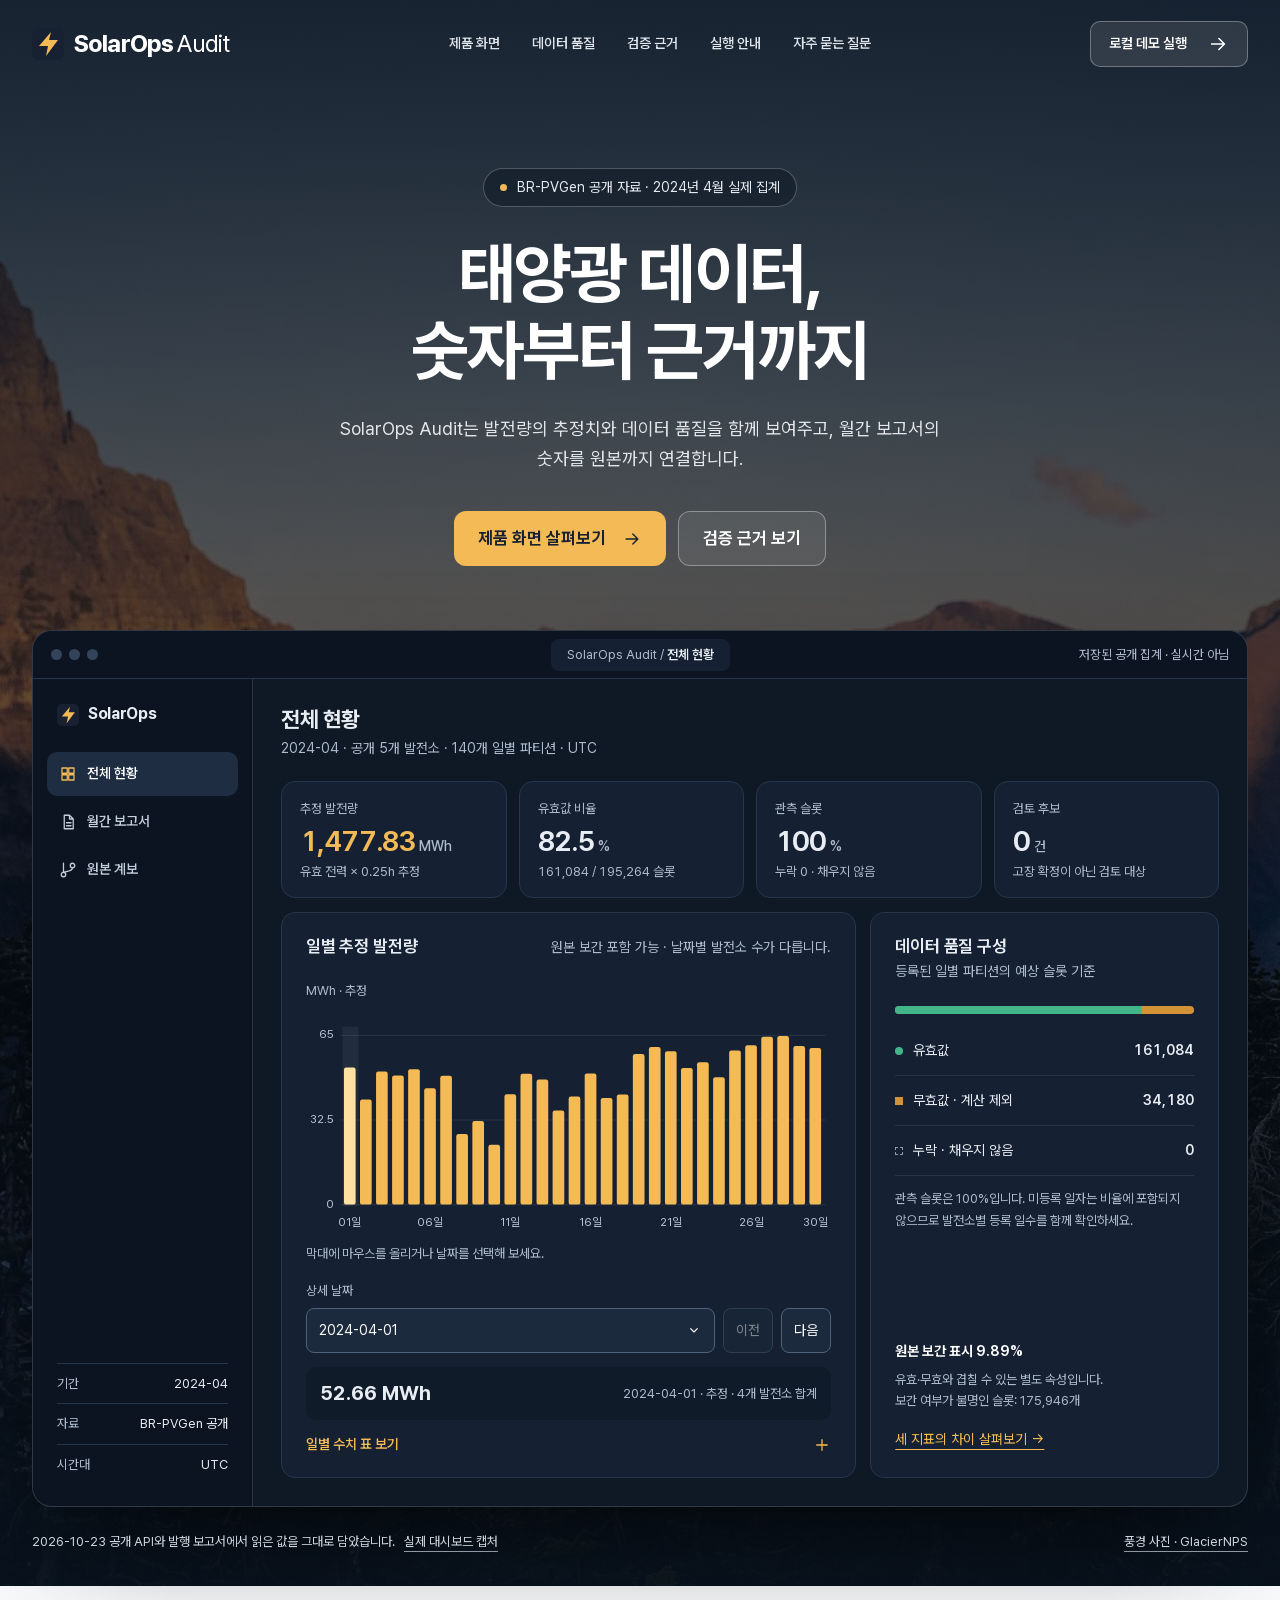
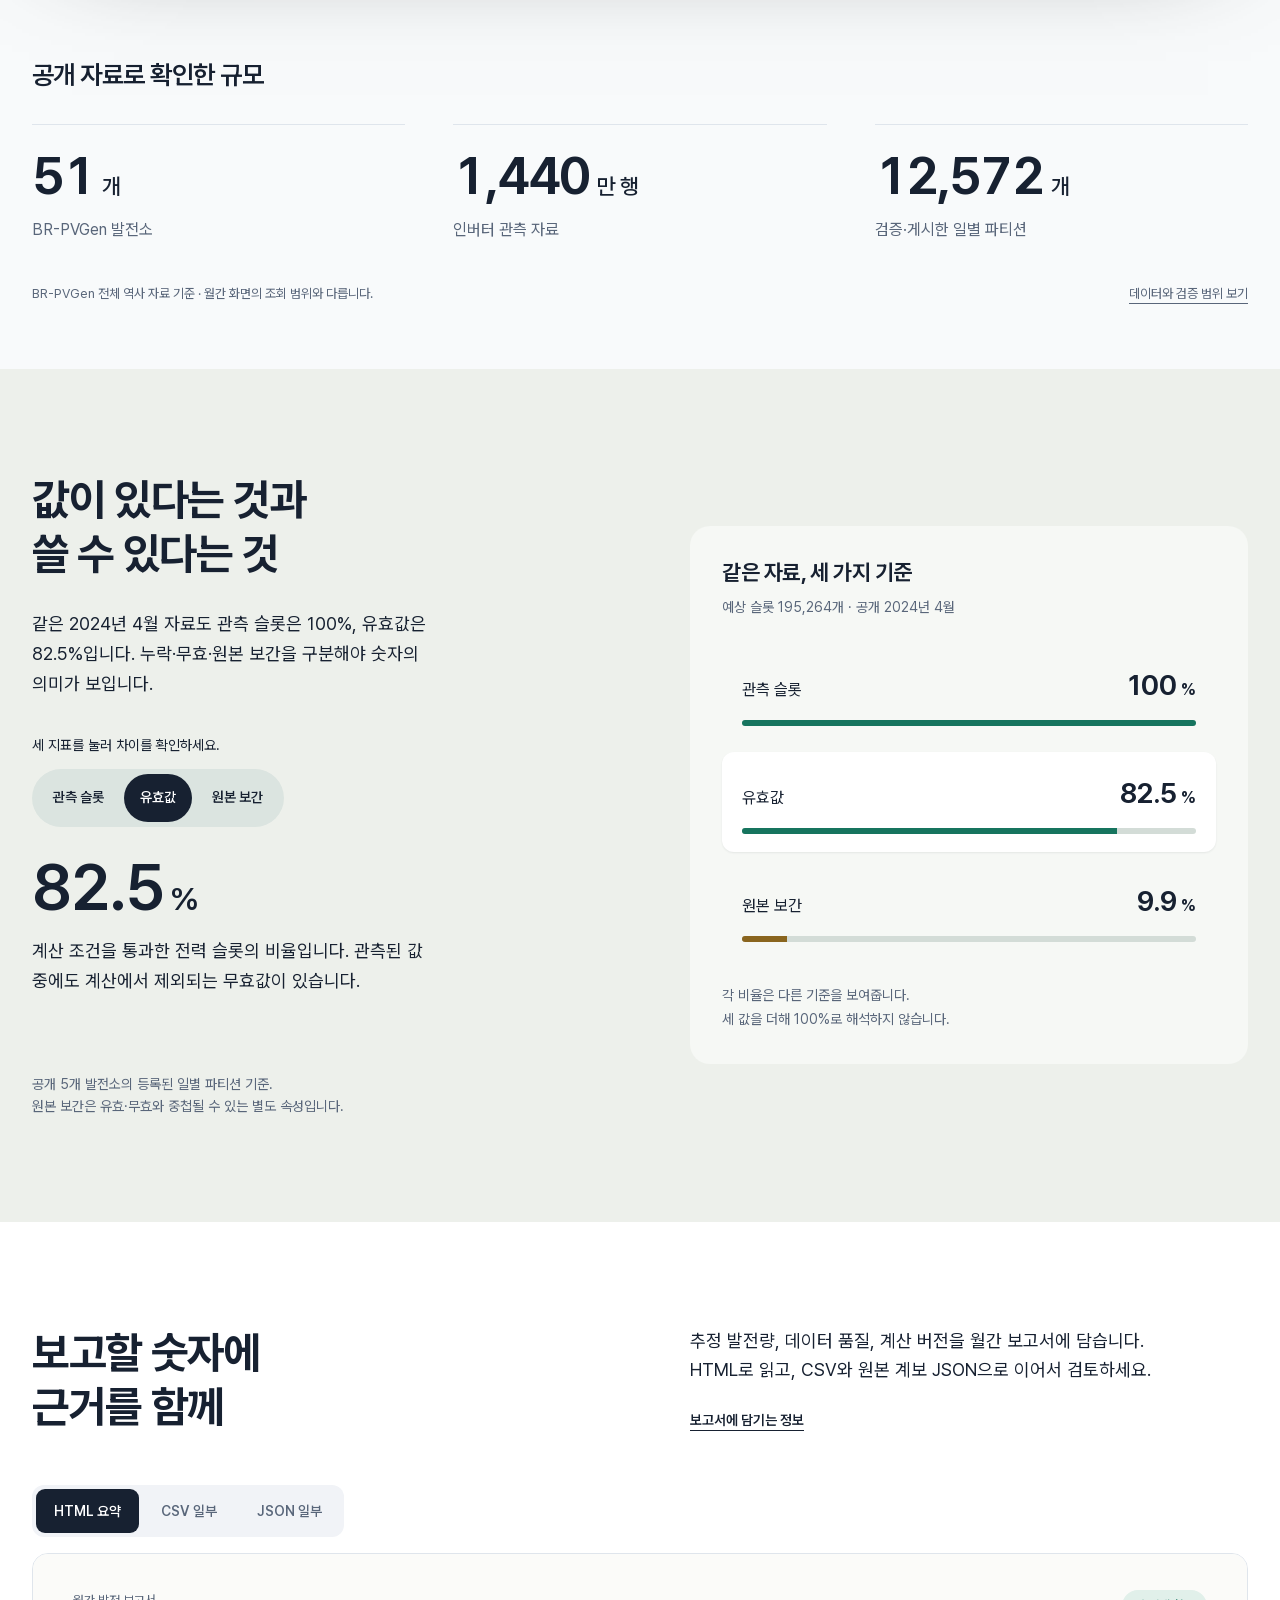
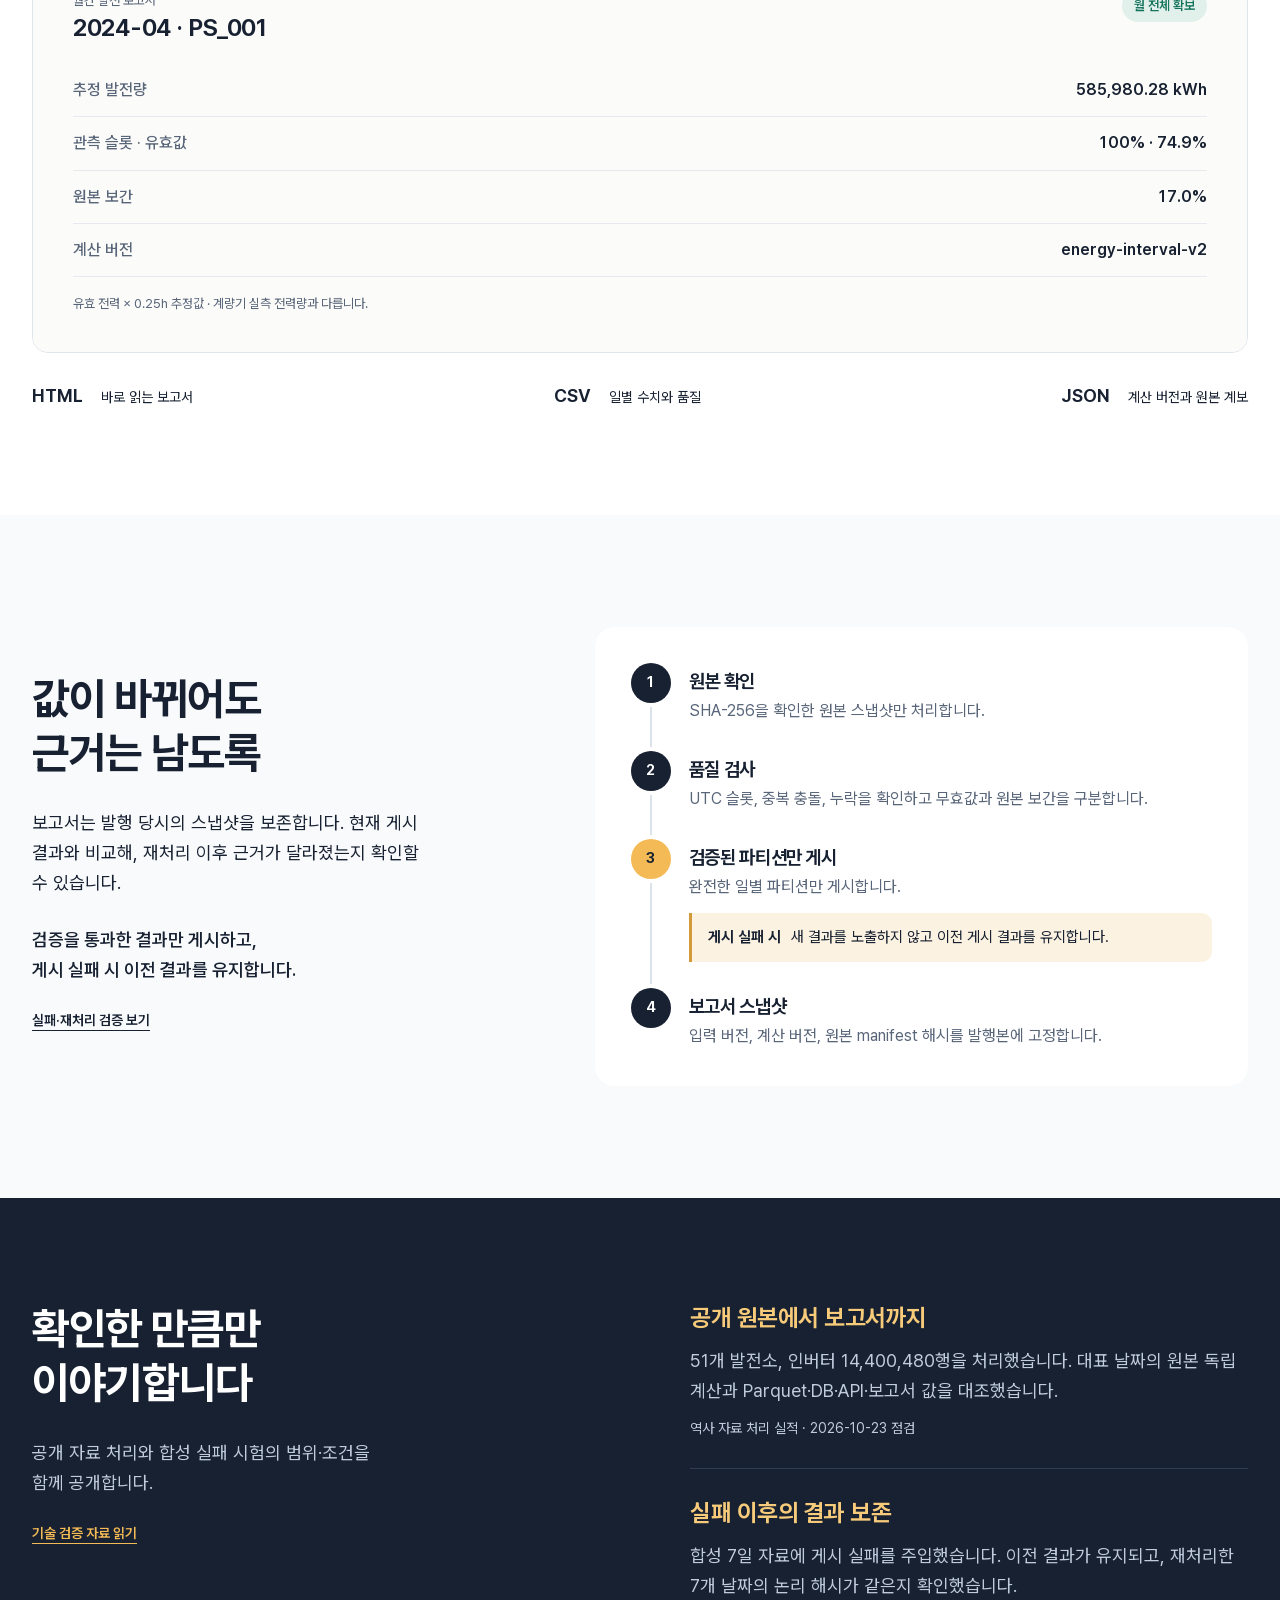
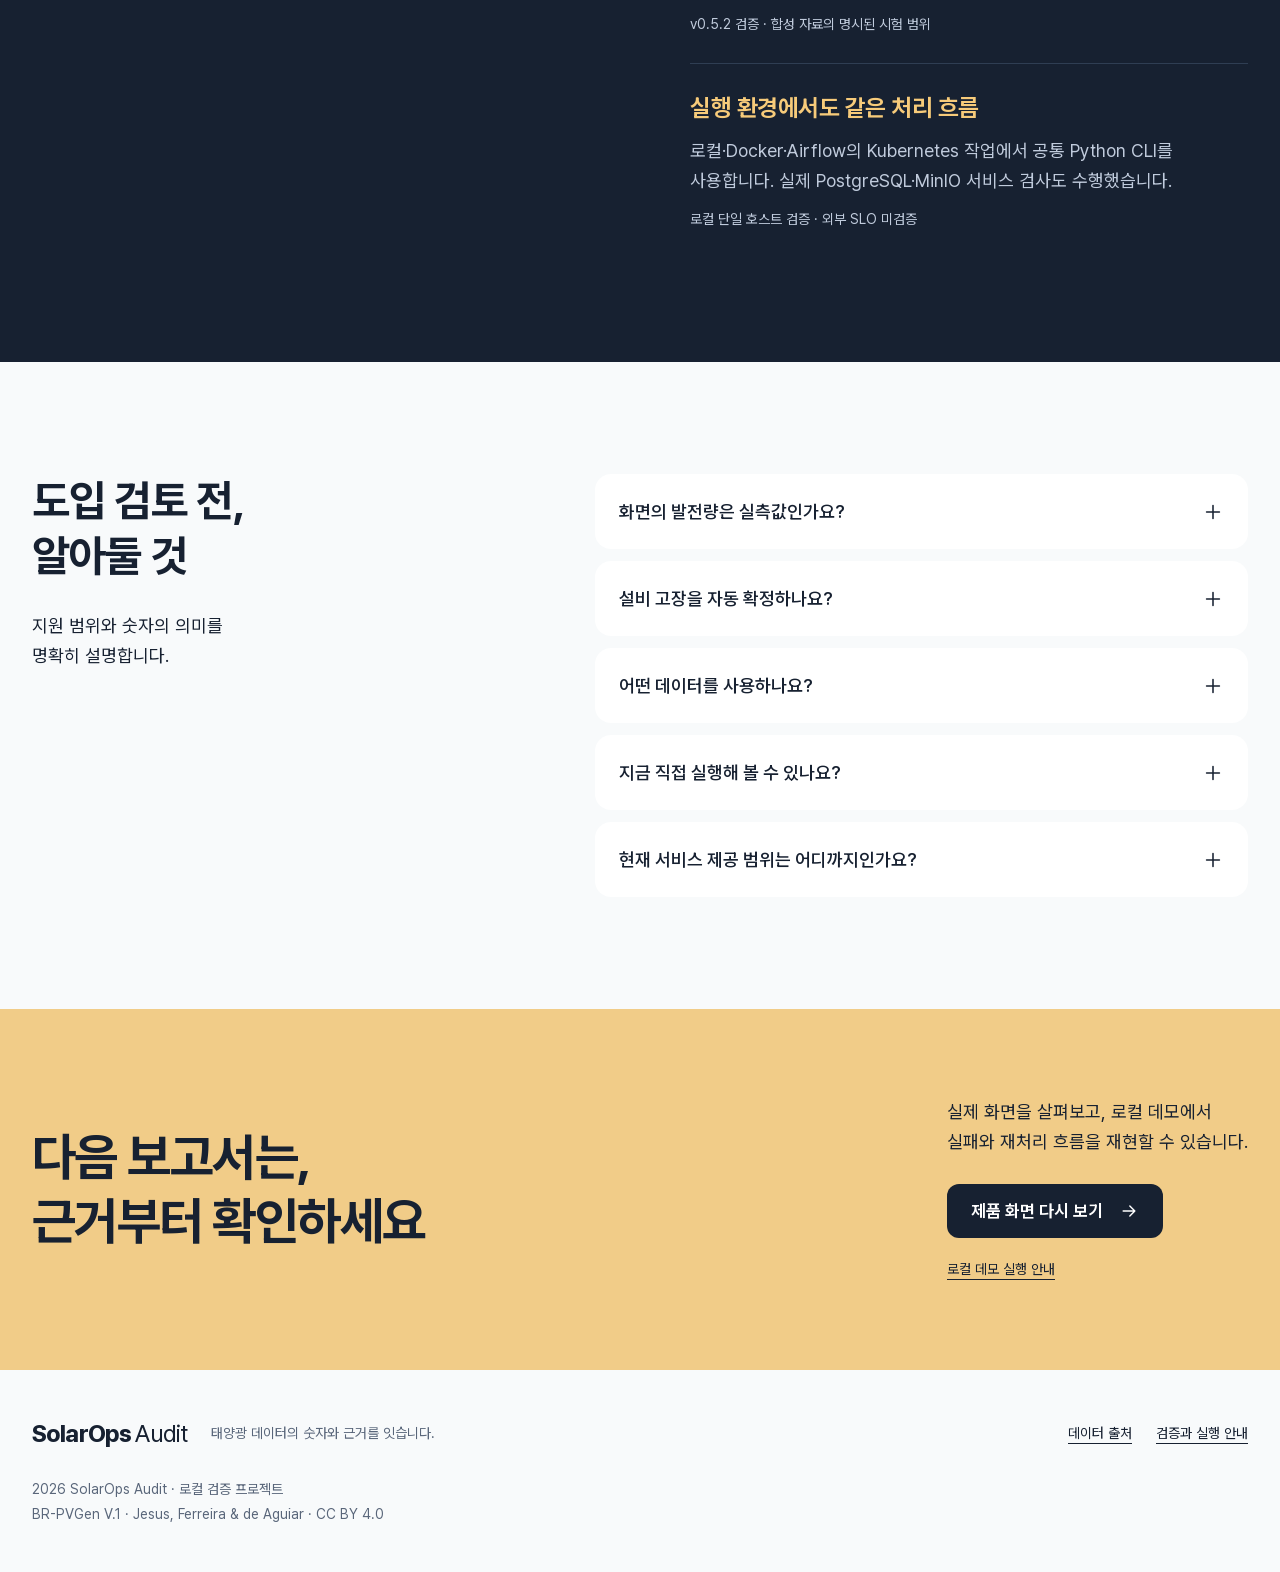
==== commit afc7154f: "feat(landing): open the live dashboard from the header and add run-guide nav The header '로컬 데모 실행' n" ====
--- a/landing/index.html
+++ b/landing/index.html
@@ -12,12 +12,12 @@
     <link rel="icon" href="assets/favicon.svg" type="image/svg+xml" />
     <link
       rel="preload"
-      href="assets/fonts/PretendardLanding.woff2"
+      href="assets/fonts/PretendardLanding.woff2?v=6.1"
       as="font"
       type="font/woff2"
       crossorigin
     />
-    <link rel="stylesheet" href="styles.css?v=6" />
+    <link rel="stylesheet" href="styles.css?v=6.1" />
     <script>
       document.documentElement.classList.add("js");
     </script>
@@ -33,10 +33,15 @@
       >
       <nav aria-label="주 메뉴">
         <a href="#demo">제품 화면</a><a href="#workflow">데이터 품질</a
-        ><a href="#evidence">검증 근거</a><a href="#faq">자주 묻는 질문</a>
+        ><a href="#evidence">검증 근거</a><a href="evidence.html#demo">실행 안내</a
+        ><a href="#faq">자주 묻는 질문</a>
       </nav>
-      <a class="header-action" href="evidence.html#demo"
-        >로컬 데모 실행
+      <a
+        class="header-action"
+        href="http://127.0.0.1:8502/?view=overview&amp;period=2024-04&amp;source=public"
+        target="_blank"
+        rel="noopener"
+        >로컬 데모 실행<span class="sr-only"> (로컬 대시보드, 새 탭)</span>
         <svg viewBox="0 0 24 24" aria-hidden="true">
           <path d="M5 12h14m-6-6 6 6-6 6" /></svg
       ></a>
--- a/landing/styles.css
+++ b/landing/styles.css
@@ -1,6 +1,6 @@
 @font-face {
   font-family: Pretendard;
-  src: url("assets/fonts/PretendardLanding.woff2") format("woff2");
+  src: url("assets/fonts/PretendardLanding.woff2?v=6.1") format("woff2");
   font-weight: 100 900;
   font-display: swap;
 }
